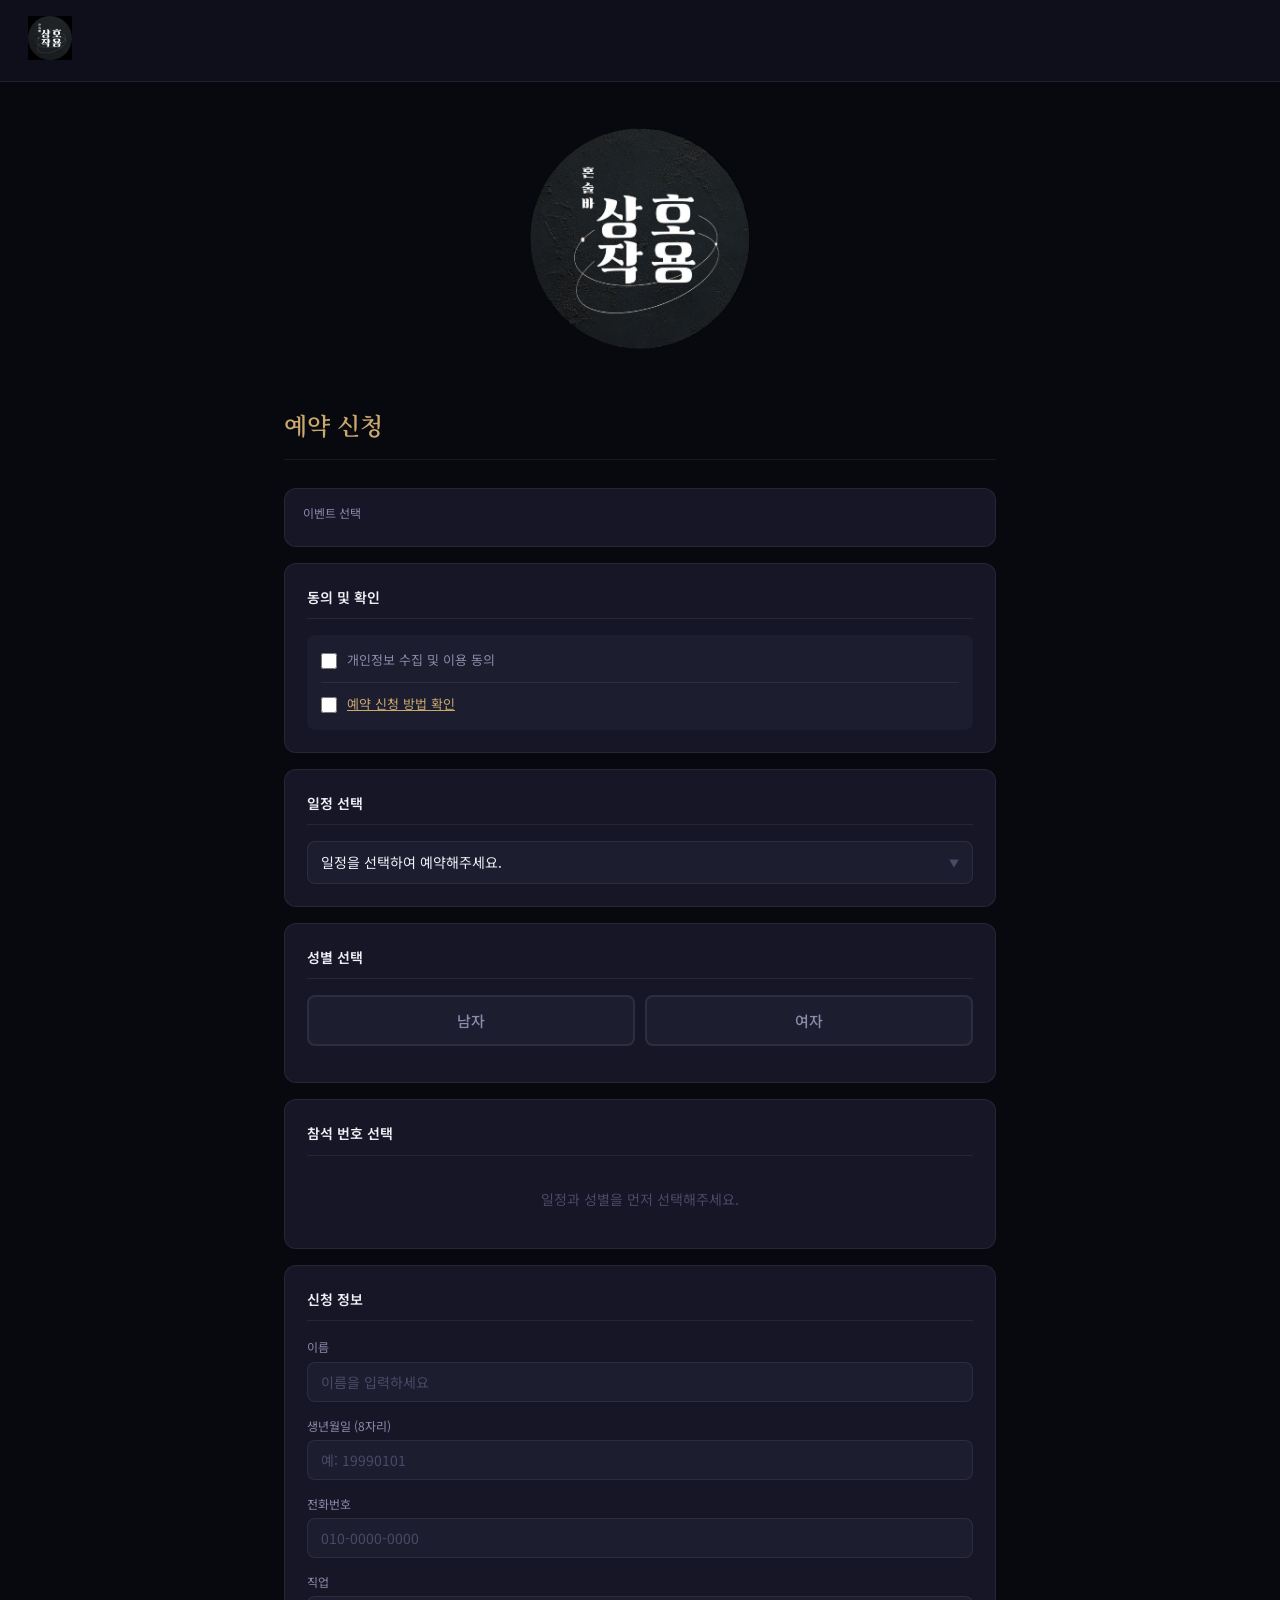
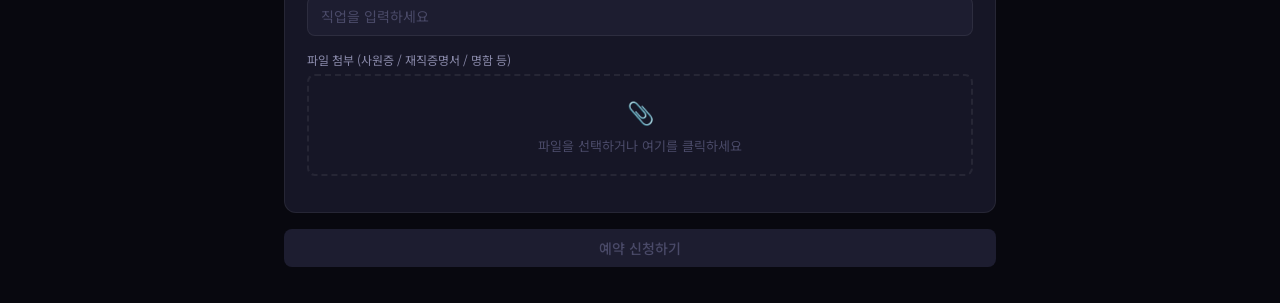
==== index.html @ 3f122541 "Add files via upload" ====
﻿<!DOCTYPE html>
<html lang="ko">
<head>
<meta charset="UTF-8">
<meta name="viewport" content="width=device-width,initial-scale=1.0">
<title>상호작용</title>
<link href="https://fonts.googleapis.com/css2?family=Noto+Serif+KR:wght@300;400;600&family=Noto+Sans+KR:wght@300;400;500;600&display=swap" rel="stylesheet">
<script src="https://cdn.jsdelivr.net/npm/@supabase/supabase-js@2"></script>
<link rel="stylesheet" href="index.css">
</head>
<body>
<!-- ────── GLOBAL ELEMENTS ────── -->
<div class="toast-wrap" id="toastWrap"></div>

<!-- ────── 공지 팝업 ────── -->
<div id="notice-popup-overlay" style="display:none;position:fixed;inset:0;background:rgba(0,0,0,.6);z-index:500;align-items:center;justify-content:center;padding:20px;">
  <div id="notice-popup" style="background:#1a1a2e;border:1px solid rgba(255,255,255,.15);border-radius:10px;width:min(700px,96vw);max-height:90vh;overflow:hidden;box-shadow:0 20px 60px rgba(0,0,0,.8);display:flex;flex-direction:column;">
    <!-- 타이틀바 -->
    <div style="background:#0f0f1c;padding:10px 14px;display:flex;align-items:center;justify-content:space-between;border-bottom:1px solid rgba(255,255,255,.1);flex-shrink:0;">
      <div style="display:flex;gap:7px;align-items:center;">
        <div style="width:12px;height:12px;border-radius:50%;background:#ff5f57;cursor:pointer;" onclick="closeNoticePopup()"></div>
        <div style="width:12px;height:12px;border-radius:50%;background:#febc2e;"></div>
        <div style="width:12px;height:12px;border-radius:50%;background:#28c840;"></div>
      </div>
      <div style="font-size:12px;color:rgba(255,255,255,.4);">공지사항</div>
      <button onclick="closeNoticePopup()" style="background:none;border:none;color:rgba(255,255,255,.4);cursor:pointer;font-size:16px;padding:0 4px;">✕</button>
    </div>
    <!-- 컨텐츠 (2분할) -->
    <div id="notice-popup-body" style="display:flex;flex:1;overflow:hidden;min-height:300px;">
      <div id="notice-popup-img-area" style="flex:1;display:flex;align-items:center;justify-content:center;padding:16px;overflow:hidden;border-right:1px solid rgba(255,255,255,.08);">
        <img id="notice-popup-img" src="" style="max-width:100%;max-height:100%;border-radius:8px;object-fit:contain;" alt="">
      </div>
      <div id="notice-popup-text-area" style="flex:1;padding:20px;overflow-y:auto;font-size:14px;color:#f0f0f8;line-height:1.75;white-space:pre-line;"></div>
    </div>
    <!-- 하단 -->
    <div style="padding:10px 16px;border-top:1px solid rgba(255,255,255,.08);display:flex;align-items:center;justify-content:space-between;flex-shrink:0;">
      <label style="display:flex;align-items:center;gap:8px;cursor:pointer;font-size:13px;color:rgba(255,255,255,.45);user-select:none;">
        <input type="checkbox" id="popup-hide-today" style="accent-color:#c9a96e;width:14px;height:14px;cursor:pointer;">
        오늘 하루 그만보기
      </label>
      <button onclick="closeNoticePopup()" style="background:rgba(201,169,110,.15);border:1px solid #c9a96e;color:#c9a96e;padding:6px 18px;border-radius:6px;font-size:13px;cursor:pointer;font-family:'Noto Sans KR',sans-serif;">닫기</button>
    </div>
  </div>
</div>

<div class="confirm-overlay" id="confirmOverlay">
  <div class="confirm-box">
    <p class="confirm-msg" id="confirmMsg">정말 삭제하시겠습니까?</p>
    <div class="confirm-btns">
      <button class="btn btn-danger" id="confirmYes">예</button>
      <button class="btn btn-secondary" id="confirmNo">아니오</button>
    </div>
  </div>
</div>

<!-- RESERVATION METHOD MODAL (Popup from page 1) -->
<div class="modal-overlay" id="resModal">
  <div class="modal-box">
    <button class="modal-close" onclick="closeResModal()">✕</button>
    <div class="modal-title">예약 신청 방법</div>
    <div id="resModalContent"></div>
    <div style="display:flex;gap:10px;margin-top:16px;">
      <button class="btn btn-secondary" style="flex:1;" onclick="closeResModal()">닫기</button>
      <button class="btn btn-primary" style="flex:1;" onclick="handlePaymentDone()">입금 완료</button>
    </div>
  </div>
</div>

<!-- ────── PAGE 1: MAIN ────── -->
<div class="page active" id="page-main">
  <div class="pub-header">
    <div class="site-logo-img" onclick="go('main')"><img src="[data-uri]" alt="상호작용" style="height:44px;cursor:pointer;"></div>
  </div>
  <div class="container">
    <div style="text-align:center;margin:18px 0 24px;">
      <img src="[data-uri]" alt="상호작용" style="width:min(220px,55vw);border-radius:50%;">
    </div>
    <div class="menu-grid" id="mainMenuGrid"></div>
    <div class="page-title">예약 신청</div>
    <div class="card" style="padding:14px 18px;">
      <div style="font-size:12px;color:var(--txt2);margin-bottom:10px;">이벤트 선택</div>
      <div id="main-event-tabs" style="display:flex;gap:8px;flex-wrap:wrap;"></div>
    </div>
    <div class="card">
      <div class="card-hd">동의 및 확인</div>
      <div class="checks-area">
        <label class="check-row">
          <input type="checkbox" id="chk-privacy" onchange="updateSubmitBtn()">
          <span class="check-label">개인정보 수집 및 이용 동의</span>
        </label>
        <div class="check-row">
          <input type="checkbox" id="chk-res" onchange="updateSubmitBtn()" onclick="return false;" style="cursor:not-allowed;width:16px;height:16px;accent-color:var(--gold);flex-shrink:0;">
          <span class="check-label clickable" onclick="openResModal()">예약 신청 방법 확인</span>
        </div>
      </div>
    </div>
    <div class="card">
      <div class="card-hd">일정 선택</div>
      <div class="dropdown-wrap" id="main-schedule-wrap">
        <div class="dropdown-trigger" id="main-schedule-btn" onclick="toggleDrop('main-schedule')">
          <span id="main-schedule-val">일정을 선택하여 예약해주세요.</span>
          <span class="dropdown-arrow">▼</span>
        </div>
        <div class="dropdown-menu" id="main-schedule-menu"></div>
      </div>
    </div>
    <div class="card">
      <div class="card-hd">성별 선택</div>
      <div class="gender-group">
        <button class="gender-btn" id="gender-male" onclick="selectGender('남')">남자</button>
        <button class="gender-btn" id="gender-female" onclick="selectGender('여')">여자</button>
      </div>
      <div id="gender-sub-text" style="font-size:13px;color:var(--txt2);white-space:pre-line;line-height:1.7;display:none;"></div>
    </div>
    <div class="card">
      <div class="card-hd">참석 번호 선택</div>
      <div id="numSelectArea">
        <div class="empty-state" style="padding:16px;">일정과 성별을 먼저 선택해주세요.</div>
      </div>
    </div>
    <div class="card">
      <div class="card-hd">신청 정보</div>
      <div id="m-field-name" class="form-group"><label class="form-label">이름</label><input class="form-input" id="m-name" placeholder="이름을 입력하세요" lang="ko" inputmode="text"></div>
      <div id="m-field-birthdate" class="form-group"><label class="form-label">생년월일 (8자리)</label><input class="form-input" id="m-birth" placeholder="예: 19990101" maxlength="8" inputmode="numeric"></div>
      <div id="m-field-phone" class="form-group"><label class="form-label">전화번호</label><input class="form-input" id="m-phone" placeholder="010-0000-0000" maxlength="13" inputmode="numeric"></div>
      <div id="m-field-occupation" class="form-group"><label class="form-label">직업</label><input class="form-input" id="m-job" placeholder="직업을 입력하세요" lang="ko" inputmode="text"></div>
      <div id="m-field-file" class="form-group">
        <label class="form-label">파일 첨부 (사원증 / 재직증명서 / 명함 등)</label>
        <div class="file-area" id="fileArea">
          <input type="file" id="fileInput" accept="image/*,.pdf" onchange="handleFile(this)" style="position:absolute;inset:0;opacity:0;cursor:pointer;width:100%;height:100%;">
          <div class="file-icon">📎</div>
          <div class="file-area-txt" id="fileAreaTxt">파일을 선택하거나 여기를 클릭하세요</div>
        </div>
      </div>
      <div id="m-custom-fields"></div>
    </div>
    <div style="position:relative;margin-bottom:8px;">
      <button class="btn btn-primary btn-full" id="submitBtn" disabled onclick="submitApplication()">예약 신청하기</button>
      <div id="submitBtnOverlay" style="position:absolute;inset:0;cursor:not-allowed;" onclick="toast('신청 정보 입력, 체크박스 체크를 확인해 주세요','error')"></div>
    </div>
    <div id="submitMsg" style="display:none;text-align:center;padding:20px;font-size:15px;color:var(--ok);"></div>
  </div>
</div>

<!-- ────── PAGE 3: PREVIEW WRITE ────── -->
<div class="page" id="page-preview-write">
  <div class="pub-header">
    <div class="site-logo" onclick="go('main')">상호작용</div>
    <div class="pub-header-nav">
      <button class="back-btn" onclick="goBack()">← 뒤로</button>
    </div>
  </div>
  <div class="container">
    <div class="page-title" id="pw-page-title">Preview 작성</div>
    <div id="pw-guide-area"></div>
    <div id="pw-event-tabs" style="display:flex;gap:8px;flex-wrap:wrap;margin-bottom:16px;"></div>
    <div class="card">
      <div class="card-hd">일정 선택</div>
      <div class="dropdown-wrap">
        <div class="dropdown-trigger" id="pw-schedule-btn" onclick="toggleDrop('pw-schedule')">
          <span id="pw-schedule-val">일정을 선택해주세요.</span>
          <span class="dropdown-arrow">▼</span>
        </div>
        <div class="dropdown-menu" id="pw-schedule-menu"></div>
      </div>
    </div>
    <div class="card">
      <div class="card-hd">작성자 확인</div>
      <div class="form-group"><label class="form-label">이름</label><input class="form-input" id="pw-name" placeholder="이름을 입력하세요" lang="ko" inputmode="text"></div>
      <div class="form-group"><label class="form-label">생년월일 (8자리)</label><input class="form-input" id="pw-birth" placeholder="예: 19990101" maxlength="8" inputmode="numeric"></div>
      <div style="display:flex;gap:8px;margin-top:4px;">
        <button class="btn btn-primary btn-sm" onclick="verifyWriter()">작성 시작 / 저장한 글 불러오기</button>
      </div>
      <div id="pw-verify-msg" class="mt8 text-sm"></div>
    </div>
    <div class="card" id="pw-form-area" style="display:none;">
      <div class="card-hd">Preview 작성</div>
      <div id="pw-questions"></div>
      <button class="btn btn-primary btn-full mt16" onclick="savePreview()">작성(수정) 완료</button>
    </div>
  </div>
</div>

<!-- ────── PAGE 4: PREVIEW VIEW ────── -->
<div class="page" id="page-preview-view">
  <div class="pub-header">
    <div class="site-logo" onclick="go('main')">상호작용</div>
    <div class="pub-header-nav">
      <button class="back-btn" onclick="goBack()">← 뒤로</button>
    </div>
  </div>
  <div class="container">
    <div class="page-title" id="pv-page-title">Preview</div>
    <div id="pv-event-tabs-public" style="display:flex;gap:8px;flex-wrap:wrap;margin-bottom:16px;"></div>
    <div class="card">
      <div class="card-hd">일정 선택</div>
      <div class="dropdown-wrap">
        <div class="dropdown-trigger" id="pv-schedule-btn" onclick="toggleDrop('pv-schedule')">
          <span id="pv-schedule-val">일정을 선택해주세요.</span>
          <span class="dropdown-arrow">▼</span>
        </div>
        <div class="dropdown-menu" id="pv-schedule-menu"></div>
      </div>
    </div>
    <div id="pv-people-area" style="display:none;">
      <div class="card">
        <div class="person-section">
          <div class="person-section-title">남자</div>
          <div class="person-grid" id="pv-male-grid"></div>
        </div>
        <div class="person-section">
          <div class="person-section-title">여자</div>
          <div class="person-grid" id="pv-female-grid"></div>
        </div>
      </div>
      <div id="pv-content-area"></div>
    </div>
  </div>
  <button class="top-btn" id="pv-top-btn" onclick="scrollToTop()">TOP ↑</button>
</div>

<!-- ────── PAGE 5: REVIEW WRITE ────── -->
<div class="page" id="page-review-write">
  <div class="pub-header">
    <div class="site-logo" onclick="go('main')">상호작용</div>
    <div class="pub-header-nav">
      <button class="back-btn" onclick="goBack()">← 뒤로</button>
    </div>
  </div>
  <div class="container">
    <div class="page-title" id="rw-page-title">Review 작성</div>
    <div id="rw-guide-area"></div>
    <div id="rw-notice-area"></div>
    <div class="card">
      <div class="card-hd">참석 정보</div>
      <div id="rw-event-selector" class="form-group" style="margin-bottom:16px;"></div>
      <div id="rw-fields-area">
        <div id="rw-field-name" class="form-group"><label class="form-label">이름</label><input class="form-input" id="rw-name" placeholder="이름을 입력하세요" lang="ko" inputmode="text" oninput="checkRwForm()"></div>
        <div id="rw-field-birthdate" class="form-group"><label class="form-label">생년월일 (8자리)</label><input class="form-input" id="rw-birth" placeholder="예: 19990101" maxlength="8" inputmode="numeric" oninput="checkRwForm()"></div>
        <div id="rw-field-partdate" class="form-group"><label class="form-label">참여일자 (8자리)</label><input class="form-input" id="rw-partdate" placeholder="예: 20260606" maxlength="8" inputmode="numeric" oninput="checkRwForm()"></div>
        <div id="rw-field-gender" class="form-group">
          <label class="form-label">성별</label>
          <div class="dropdown-wrap">
            <div class="dropdown-trigger" id="rw-gender-btn" onclick="toggleDrop('rw-gender')">
              <span id="rw-gender-val">선택해주세요</span>
              <span class="dropdown-arrow">▼</span>
            </div>
            <div class="dropdown-menu" id="rw-gender-menu">
              <div class="dropdown-item" onclick="selectRwGender('남성')">남성</div>
              <div class="dropdown-item" onclick="selectRwGender('여성')">여성</div>
            </div>
          </div>
        </div>
        <div id="rw-field-number" class="form-group">
          <label class="form-label">참석 번호</label>
          <div class="dropdown-wrap">
            <div class="dropdown-trigger" id="rw-num-btn" onclick="toggleDrop('rw-num')">
              <span id="rw-num-val">선택해주세요</span>
              <span class="dropdown-arrow">▼</span>
            </div>
            <div class="dropdown-menu" id="rw-num-menu"></div>
          </div>
        </div>
      </div>
      <div id="rw-verify-msg" class="text-sm mt8"></div>
    </div>
    <div class="card" id="rw-form-area">
      <div class="card-hd">리뷰 작성</div>
      <div id="rw-questions"></div>
    </div>
    <div id="rw-done-msg" style="display:none;text-align:center;padding:24px;font-size:15px;color:var(--ok);" class="mt16"></div>
  </div>
</div>

<!-- ────── PAGE 6: REVIEW VIEW ────── -->
<div class="page" id="page-review-view">
  <div class="pub-header">
    <div class="site-logo" onclick="go('main')">상호작용</div>
    <div class="pub-header-nav">
      <button class="back-btn" onclick="goBack()">← 뒤로</button>
    </div>
  </div>
  <div class="container">
    <div class="page-title" id="rv-page-title">Review</div>
    <div id="rv-event-tabs-public" style="display:flex;gap:8px;flex-wrap:wrap;margin-bottom:18px;"></div>
    <div id="rv-list"></div>
    <div id="rv-pagination"></div>
    <div id="rv-empty" class="empty-state" style="display:none;">아직 작성된 리뷰가 없습니다.</div>
  </div>
</div>

<!-- ────── PAGE 7: FAQ ────── -->
<div class="page" id="page-faq">
  <div class="pub-header">
    <div class="site-logo" onclick="go('main')">상호작용</div>
    <div class="pub-header-nav">
      <button class="back-btn" onclick="goBack()">← 뒤로</button>
    </div>
  </div>
  <div class="container">
    <div class="page-title" id="faq-page-title">상호작용 FAQ</div>
    <div id="faq-list"></div>
    <div id="faq-empty" class="empty-state" style="display:none;">등록된 FAQ가 없습니다.</div>
  </div>
</div>
<script src="index.js"></script>
</body>
</html>
---- index.css ----
﻿:root{
  --bg:#08080f;--bg2:#0f0f1c;--bg3:#161626;--bg4:#1d1d30;
  --bd:rgba(255,255,255,0.07);--bd2:rgba(255,255,255,0.14);
  --gold:#c9a96e;--gold2:#e8c88a;--gold3:rgba(201,169,110,0.12);
  --txt:#f0f0f8;--txt2:#8a8aaa;--txt3:#4a4a68;
  --ok:#52c98a;--err:#e07070;--warn:#e0a855;
  --r:12px;--r2:8px;--r3:6px;
  --sh:0 8px 32px rgba(0,0,0,0.6);
}
*{margin:0;padding:0;box-sizing:border-box;}
html{scroll-behavior:smooth;}
body{font-family:'Noto Sans KR',sans-serif;background:var(--bg);color:var(--txt);min-height:100vh;font-size:14px;line-height:1.6;}
.page{display:none;min-height:100vh;}
.page.active{display:block;}
a{text-decoration:none;color:inherit;}
button{cursor:pointer;font-family:'Noto Sans KR',sans-serif;}

/* ── SCROLLBAR ── */
::-webkit-scrollbar{width:5px;height:5px;}
::-webkit-scrollbar-track{background:var(--bg2);}
::-webkit-scrollbar-thumb{background:var(--bd2);border-radius:3px;}
::-webkit-scrollbar-thumb:hover{background:var(--gold);}

/* ── PUBLIC HEADER ── */
.pub-header{background:var(--bg2);border-bottom:1px solid var(--bd);padding:16px 28px;display:flex;align-items:center;justify-content:space-between;position:sticky;top:0;z-index:50;}
.site-logo{font-family:'Noto Serif KR',serif;font-size:22px;font-weight:600;color:var(--gold);letter-spacing:3px;cursor:pointer;}
.admin-link{font-size:12px;color:var(--txt3);border:1px solid var(--bd);border-radius:var(--r3);padding:5px 12px;transition:all .2s;}
.admin-link:hover{color:var(--gold);border-color:var(--gold);}
.back-btn{font-size:12px;color:var(--txt3);border:1px solid var(--bd);border-radius:var(--r3);padding:5px 12px;transition:all .2s;background:none;cursor:pointer;font-family:'Noto Sans KR',sans-serif;}
.back-btn:hover{color:var(--gold);border-color:var(--gold);}
.pub-header-nav{display:flex;align-items:center;gap:8px;}

/* ── ADMIN LAYOUT ── */
.admin-wrap{display:flex;min-height:100vh;}
.admin-sidebar{width:210px;background:var(--bg2);border-right:1px solid var(--bd);padding:0;flex-shrink:0;display:flex;flex-direction:column;position:sticky;top:0;height:100vh;overflow-y:auto;}
.sidebar-logo{font-family:'Noto Serif KR',serif;font-size:17px;font-weight:600;color:var(--gold);padding:20px 18px 16px;border-bottom:1px solid var(--bd);letter-spacing:2px;}
.sidebar-label{font-size:10px;color:var(--txt3);padding:14px 18px 6px;text-transform:uppercase;letter-spacing:1.5px;}
.sidebar-link{display:block;padding:9px 18px;color:var(--txt2);font-size:13px;transition:all .15s;border-left:3px solid transparent;cursor:pointer;}
.sidebar-link:hover{background:var(--bg3);color:var(--txt);}
.sidebar-link.active{background:var(--bg3);color:var(--gold);border-left-color:var(--gold);}
.sidebar-logout{margin-top:auto;padding:16px 18px;border-top:1px solid var(--bd);}
.admin-main{flex:1;display:flex;flex-direction:column;overflow:hidden;}
.admin-topnav{background:var(--bg2);border-bottom:1px solid var(--bd);padding:10px 20px;display:flex;gap:4px;overflow-x:auto;flex-shrink:0;}
.admin-topnav a{color:var(--txt3);font-size:12px;padding:5px 10px;border-radius:var(--r3);white-space:nowrap;transition:all .15s;}
.admin-topnav a:hover{background:var(--bg3);color:var(--txt);}
.admin-content{flex:1;padding:28px 32px;overflow-y:auto;}

/* ── PAGE TITLE ── */
.page-title{font-family:'Noto Serif KR',serif;font-size:24px;font-weight:600;color:var(--gold);margin-bottom:28px;padding-bottom:14px;border-bottom:1px solid var(--bd);}
.section-hd{font-size:15px;font-weight:600;color:var(--txt);margin-bottom:14px;margin-top:24px;}

/* ── CONTAINER ── */
.container{max-width:760px;margin:0 auto;padding:28px 24px;}

/* ── CARD ── */
.card{background:var(--bg3);border:1px solid var(--bd);border-radius:var(--r);padding:22px;margin-bottom:16px;}
.card-hd{font-size:14px;font-weight:600;color:var(--txt);margin-bottom:16px;padding-bottom:10px;border-bottom:1px solid var(--bd);}

/* ── FORM ── */
.form-group{margin-bottom:14px;}
.form-label{display:block;font-size:12px;color:var(--txt2);margin-bottom:5px;}
.form-input,.form-select,.form-textarea{width:100%;background:var(--bg4);border:1px solid var(--bd);border-radius:var(--r2);padding:9px 13px;color:var(--txt);font-family:'Noto Sans KR',sans-serif;font-size:14px;transition:border-color .2s;outline:none;-webkit-appearance:none;}
.form-input:focus,.form-select:focus,.form-textarea:focus{border-color:var(--gold);}
.form-input::placeholder,.form-textarea::placeholder{color:var(--txt3);}
.form-select option{background:var(--bg3);}
.form-textarea{resize:vertical;min-height:80px;}
.form-input:disabled,.form-textarea:disabled,.form-select:disabled{opacity:.4;cursor:not-allowed;}
.form-input[readonly]{cursor:pointer;}
.input-row{display:flex;gap:10px;align-items:flex-end;}
.input-row .form-group{flex:1;margin-bottom:0;}

/* ── BUTTONS ── */
.btn{display:inline-flex;align-items:center;justify-content:center;gap:6px;padding:9px 20px;border-radius:var(--r2);font-family:'Noto Sans KR',sans-serif;font-size:14px;font-weight:500;cursor:pointer;border:none;transition:all .2s;white-space:nowrap;}
.btn-primary{background:var(--gold);color:#160f00;}
.btn-primary:hover{background:var(--gold2);}
.btn-primary:disabled{background:var(--bg4);color:var(--txt3);cursor:not-allowed;}
.btn-secondary{background:var(--bg4);color:var(--txt);border:1px solid var(--bd);}
.btn-secondary:hover{border-color:var(--bd2);background:var(--bg3);}
.btn-danger{background:rgba(224,112,112,.15);color:var(--err);border:1px solid rgba(224,112,112,.3);}
.btn-danger:hover{background:rgba(224,112,112,.25);}
.btn-success{background:rgba(82,201,138,.15);color:var(--ok);border:1px solid rgba(82,201,138,.3);}
.btn-sm{padding:5px 11px;font-size:12px;border-radius:var(--r3);}
.btn-full{width:100%;}

/* ── GENDER ── */
.gender-group{display:grid;grid-template-columns:1fr 1fr;gap:10px;margin-bottom:14px;}
.gender-btn{padding:13px;border:2px solid var(--bd);border-radius:var(--r2);background:var(--bg4);color:var(--txt2);font-size:15px;font-weight:500;cursor:pointer;transition:all .2s;text-align:center;font-family:'Noto Sans KR',sans-serif;}
.gender-btn:hover{border-color:var(--bd2);color:var(--txt);}
.gender-btn.selected{border-color:var(--gold);background:var(--gold3);color:var(--gold);}

/* ── MENU GRID ── */
.menu-grid{display:grid;grid-template-columns:repeat(3,1fr);gap:10px;margin-bottom:28px;}
.menu-item{aspect-ratio:1;background:var(--bg3);border:1px solid var(--bd);border-radius:var(--r);display:flex;flex-direction:column;align-items:center;justify-content:center;gap:8px;cursor:pointer;transition:all .22s;color:var(--txt2);font-size:13px;font-weight:500;text-align:center;padding:14px 8px;}
.menu-item:hover{background:var(--bg4);border-color:var(--gold);color:var(--gold);transform:translateY(-3px);}
.menu-icon{font-size:26px;line-height:1;}

/* ── SCHEDULE DROPDOWN ── */
.dropdown-wrap{position:relative;}
.dropdown-trigger{width:100%;background:var(--bg4);border:1px solid var(--bd);border-radius:var(--r2);padding:9px 13px;color:var(--txt);font-size:14px;display:flex;justify-content:space-between;align-items:center;cursor:pointer;transition:border-color .2s;}
.dropdown-trigger:hover{border-color:var(--bd2);}
.dropdown-trigger.open{border-color:var(--gold);}
.dropdown-arrow{color:var(--txt3);font-size:10px;transition:transform .2s;}
.dropdown-trigger.open .dropdown-arrow{transform:rotate(180deg);}
.dropdown-menu{position:absolute;top:calc(100% + 4px);left:0;right:0;background:var(--bg3);border:1px solid var(--bd2);border-radius:var(--r2);max-height:280px;overflow-y:auto;z-index:200;display:none;box-shadow:var(--sh);}
.dropdown-menu.open{display:block;}
.dropdown-item{padding:10px 14px;cursor:pointer;font-size:14px;color:var(--txt);transition:background .15s;}
.dropdown-item:hover{background:var(--bg4);color:var(--gold);}
.dropdown-empty{padding:14px;color:var(--txt3);font-size:13px;text-align:center;}

/* ── NUMBER GRID ── */
.num-section{margin-bottom:16px;}
.num-section-title{font-size:12px;color:var(--txt3);margin-bottom:8px;font-weight:500;}
.number-grid{display:grid;grid-template-columns:repeat(6,1fr);gap:7px;margin-bottom:6px;}
.num-btn{padding:10px 4px;background:var(--bg4);border:1px solid var(--bd);border-radius:var(--r2);cursor:pointer;font-size:11px;color:var(--txt2);transition:all .18s;text-align:center;font-family:'Noto Sans KR',sans-serif;}
.num-btn:hover{border-color:var(--gold);color:var(--gold);}
.num-btn.selected{border-color:var(--gold);background:var(--gold3);color:var(--gold);font-weight:600;}
.num-btn.taken{background:var(--bg2);border-color:var(--bd);color:var(--txt3);cursor:not-allowed;opacity:.35;}

/* ── CHECKBOXES ── */
.checks-area{background:var(--bg4);border-radius:var(--r2);padding:4px 14px;}
.check-row{display:flex;align-items:center;gap:10px;padding:11px 0;border-bottom:1px solid var(--bd);}
.check-row:last-child{border-bottom:none;}
.check-row input[type="checkbox"]{width:16px;height:16px;accent-color:var(--gold);cursor:pointer;flex-shrink:0;}
.check-label{font-size:13px;color:var(--txt2);flex:1;}
.check-label.clickable{color:var(--gold);cursor:pointer;text-decoration:underline;}

/* ── FILE UPLOAD ── */
.file-area{border:2px dashed var(--bd);border-radius:var(--r2);padding:18px 14px;text-align:center;cursor:pointer;transition:all .2s;position:relative;}
.file-area:hover{border-color:var(--gold);}
.file-area.has-file{border-color:var(--ok);border-style:solid;}
.file-area input{position:absolute;inset:0;opacity:0;cursor:pointer;}
.file-area-txt{font-size:13px;color:var(--txt3);}
.file-area.has-file .file-area-txt{color:var(--ok);}
.file-icon{font-size:22px;margin-bottom:6px;}

/* ── PERSON GRID ── */
.person-section{margin-bottom:6px;}
.person-section-title{font-size:12px;color:var(--txt3);margin-bottom:7px;font-weight:500;}
.person-grid{display:grid;grid-template-columns:repeat(6,1fr);gap:6px;margin-bottom:4px;}
.person-btn{padding:9px 4px;background:var(--bg4);border:1px solid var(--bd);border-radius:var(--r2);cursor:pointer;font-size:11px;color:var(--txt2);transition:all .18s;text-align:center;font-family:'Noto Sans KR',sans-serif;}
.person-btn:hover{border-color:var(--gold);color:var(--gold);}
.person-btn.active{border-color:var(--gold);background:var(--gold3);color:var(--gold);font-weight:600;}
.person-btn.empty{opacity:.3;}
.person-btn.has-preview{border-color:var(--ok);background:rgba(82,201,138,.12);color:var(--ok);}

/* ── PREVIEW CONTENT ── */
.preview-content{background:var(--bg4);border-radius:var(--r2);padding:18px;margin-top:14px;}
.pv-q{font-size:16px;color:var(--gold);font-weight:600;margin-bottom:4px;margin-top:16px;}
.pv-q:first-child{margin-top:0;}
.pv-a{font-size:14px;color:#ffffff;line-height:1.65;background:var(--bg2);border:1px solid var(--bd);border-radius:var(--r2);padding:10px 14px;margin-top:4px;white-space:pre-wrap;}
.pv-empty{text-align:center;padding:24px;color:var(--txt3);font-size:13px;}

/* ── REVIEW CARDS ── */
.review-card{background:var(--bg3);border:1px solid var(--bd);border-radius:var(--r);padding:18px;margin-bottom:12px;}
.review-hd{display:flex;justify-content:space-between;align-items:flex-start;margin-bottom:12px;padding-bottom:10px;border-bottom:1px solid var(--bd);}
.review-who{font-size:14px;font-weight:600;color:var(--gold);}
.review-when{font-size:11px;color:var(--txt3);}
.rv-q{font-size:15px;color:var(--gold);font-weight:600;margin-bottom:4px;margin-top:14px;}
.rv-q:first-child{margin-top:0;}
.rv-a{font-size:14px;color:#ffffff;}

/* ── FAQ ── */
.faq-item{background:var(--bg3);border:1px solid var(--bd);border-radius:var(--r);margin-bottom:10px;overflow:hidden;}
.faq-q{padding:16px 18px;font-size:14px;font-weight:500;color:var(--txt);cursor:pointer;display:flex;justify-content:space-between;align-items:center;transition:background .15s;}
.faq-q:hover{background:var(--bg4);}
.faq-qmark{color:var(--gold);font-weight:700;margin-right:8px;font-size:15px;}
.faq-chevron{color:var(--txt3);font-size:12px;transition:transform .2s;flex-shrink:0;}
.faq-q.open .faq-chevron{transform:rotate(180deg);}
.faq-a{padding:0 18px;font-size:13px;color:var(--txt2);line-height:1.7;max-height:0;overflow:hidden;transition:max-height .3s ease,padding .3s;}
.faq-a.open{max-height:500px;padding:0 18px 16px;}

/* ── TABLE ── */
.data-table{width:100%;border-collapse:collapse;font-size:13px;}
.data-table th{background:var(--bg4);color:var(--txt2);font-weight:500;padding:9px 11px;text-align:left;border-bottom:1px solid var(--bd);white-space:nowrap;}
.data-table td{padding:9px 11px;border-bottom:1px solid var(--bd);color:var(--txt);vertical-align:middle;}
.data-table tbody tr:last-child td{border-bottom:none;}
.data-table tbody tr:hover td{background:var(--bg4);}
.table-wrap{overflow-x:auto;border-radius:var(--r2);border:1px solid var(--bd);}
.table-link{color:var(--gold);cursor:pointer;font-weight:500;}
.table-link:hover{text-decoration:underline;}

/* ── PAGINATION ── */
.pagination{display:flex;align-items:center;justify-content:center;gap:4px;margin-top:18px;flex-wrap:wrap;}
.pg-btn{min-width:30px;height:30px;padding:0 7px;background:var(--bg4);border:1px solid var(--bd);border-radius:var(--r3);color:var(--txt2);font-size:13px;cursor:pointer;transition:all .15s;display:flex;align-items:center;justify-content:center;font-family:'Noto Sans KR',sans-serif;}
.pg-btn:hover{border-color:var(--bd2);color:var(--txt);}
.pg-btn.active{background:var(--gold);border-color:var(--gold);color:#160f00;font-weight:600;}
.pg-btn:disabled{opacity:.3;cursor:not-allowed;}

/* ── TOGGLE ── */
.toggle{position:relative;display:inline-block;width:38px;height:20px;}
.toggle input{opacity:0;width:0;height:0;}
.toggle-track{position:absolute;cursor:pointer;inset:0;background:var(--bg4);border:1px solid var(--bd2);border-radius:20px;transition:.25s;}
.toggle-track:before{position:absolute;content:"";height:14px;width:14px;left:2px;bottom:2px;background:var(--txt3);border-radius:50%;transition:.25s;}
.toggle input:checked+.toggle-track{background:rgba(201,169,110,.25);border-color:var(--gold);}
.toggle input:checked+.toggle-track:before{background:var(--gold);transform:translateX(18px);}

/* ── MODAL ── */
.modal-overlay{position:fixed;inset:0;background:rgba(0,0,0,.72);display:none;align-items:center;justify-content:center;z-index:1000;padding:20px;}
.modal-overlay.open{display:flex;}
.modal-box{background:var(--bg3);border:1px solid var(--bd2);border-radius:var(--r);padding:26px;max-width:580px;width:100%;max-height:90vh;overflow-y:auto;position:relative;box-shadow:var(--sh);}
.modal-title{font-family:'Noto Serif KR',serif;font-size:19px;font-weight:600;color:var(--gold);margin-bottom:18px;padding-bottom:12px;border-bottom:1px solid var(--bd);}
.modal-close{position:absolute;top:14px;right:14px;background:none;border:none;color:var(--txt2);font-size:18px;cursor:pointer;padding:4px;line-height:1;}
.modal-close:hover{color:var(--txt);}

/* ── CONFIRM ── */
.confirm-overlay{position:fixed;inset:0;background:rgba(0,0,0,.72);display:none;align-items:center;justify-content:center;z-index:1100;padding:20px;}
.confirm-overlay.open{display:flex;}
.confirm-box{background:var(--bg3);border:1px solid var(--bd2);border-radius:var(--r);padding:28px;max-width:340px;width:100%;text-align:center;box-shadow:var(--sh);}
.confirm-msg{font-size:15px;color:var(--txt);margin-bottom:22px;line-height:1.65;}
.confirm-btns{display:flex;gap:10px;justify-content:center;}

/* ── TOAST ── */
.toast-wrap{position:fixed;top:18px;right:18px;z-index:2000;display:flex;flex-direction:column;gap:7px;pointer-events:none;}
.toast{background:var(--bg3);border:1px solid var(--bd2);border-radius:var(--r2);padding:11px 18px;font-size:13px;color:var(--txt);box-shadow:var(--sh);animation:toast-in .3s ease;min-width:190px;pointer-events:all;}
.toast.success{border-left:4px solid var(--ok);}
.toast.error{border-left:4px solid var(--err);}
.toast.info{border-left:4px solid var(--gold);}
@keyframes toast-in{from{transform:translateX(110%);opacity:0;}to{transform:translateX(0);opacity:1;}}

/* ── TOP BTN ── */
.guide-box{background:var(--bg4);border:1px solid var(--gold);border-radius:var(--r2);padding:14px 16px;margin-bottom:16px;position:relative;}
.guide-box-title{display:flex;align-items:center;justify-content:space-between;cursor:pointer;user-select:none;}
.guide-box-title-txt{font-size:13px;font-weight:600;color:var(--gold);}
.guide-box-content{font-size:13px;color:var(--txt);line-height:1.75;white-space:pre-line;margin-top:10px;}
.guide-toggle-btn{background:none;border:1px solid var(--gold);color:var(--gold);border-radius:var(--r3);padding:3px 10px;font-size:11px;cursor:pointer;font-family:'Noto Sans KR',sans-serif;transition:all .2s;}
.guide-toggle-btn:hover{background:var(--gold3);}
.top-btn{position:fixed;bottom:28px;left:50%;transform:translateX(-50%);background:var(--bg4);border:1px solid var(--bd2);border-radius:20px;color:var(--txt2);padding:7px 20px;font-size:12px;cursor:pointer;transition:all .2s;z-index:100;display:none;font-family:'Noto Sans KR',sans-serif;}
.top-btn.visible{display:block;}
.top-btn:hover{color:var(--gold);border-color:var(--gold);}

/* ── DATE PICKER MODAL ── */
.datepick-modal{position:fixed;inset:0;background:rgba(0,0,0,.72);display:none;align-items:center;justify-content:center;z-index:900;padding:20px;}
.datepick-modal.open{display:flex;}
.datepick-box{background:var(--bg3);border:1px solid var(--bd2);border-radius:var(--r);padding:24px;max-width:360px;width:100%;box-shadow:var(--sh);}
.datepick-title{font-size:15px;font-weight:600;color:var(--txt);margin-bottom:16px;text-align:center;}
.cal-nav{display:flex;align-items:center;justify-content:space-between;margin-bottom:14px;}
.cal-nav button{background:none;border:none;color:var(--txt2);font-size:16px;cursor:pointer;padding:4px 8px;border-radius:var(--r3);transition:all .15s;}
.cal-nav button:hover{background:var(--bg4);color:var(--gold);}
.cal-month{font-size:15px;font-weight:600;color:var(--txt);}
.cal-grid{display:grid;grid-template-columns:repeat(7,1fr);gap:3px;}
.cal-dow{text-align:center;font-size:11px;color:var(--txt3);padding:4px 0;}
.cal-day{text-align:center;padding:7px 4px;border-radius:var(--r3);cursor:pointer;font-size:13px;color:var(--txt2);transition:all .15s;}
.cal-day:hover{background:var(--bg4);color:var(--gold);}
.cal-day.today{color:var(--gold);font-weight:600;}
.cal-day.selected{background:var(--gold);color:#160f00;font-weight:600;}
.cal-day.disabled{color:var(--txt3);cursor:not-allowed;opacity:.3;}
.cal-day.empty{pointer-events:none;}
.time-grid{display:grid;grid-template-columns:repeat(4,1fr);gap:7px;margin-top:4px;}
.time-btn{padding:9px 4px;background:var(--bg4);border:1px solid var(--bd);border-radius:var(--r3);cursor:pointer;font-size:13px;color:var(--txt2);transition:all .18s;text-align:center;font-family:'Noto Sans KR',sans-serif;}
.time-btn:hover{border-color:var(--gold);color:var(--gold);}
.time-btn.selected{background:var(--gold3);border-color:var(--gold);color:var(--gold);font-weight:600;}
.datepick-step{display:none;}
.datepick-step.active{display:block;}
.datepick-back{background:none;border:none;color:var(--txt3);font-size:12px;cursor:pointer;margin-bottom:12px;padding:0;font-family:'Noto Sans KR',sans-serif;}
.datepick-back:hover{color:var(--gold);}

/* ── LOGIN PAGE ── */
.login-wrap{min-height:100vh;display:flex;align-items:center;justify-content:center;background:var(--bg);padding:20px;}
.login-card{background:var(--bg3);border:1px solid var(--bd2);border-radius:var(--r);padding:40px 36px;width:100%;max-width:340px;text-align:center;box-shadow:var(--sh);}
.login-logo{font-family:'Noto Serif KR',serif;font-size:28px;font-weight:600;color:var(--gold);margin-bottom:6px;letter-spacing:4px;}
.login-sub{font-size:12px;color:var(--txt3);margin-bottom:32px;}

/* ── ADMIN MAIN GRID ── */
.admin-grid{display:grid;grid-template-columns:repeat(auto-fill,minmax(160px,1fr));gap:12px;}
.admin-card-item{background:var(--bg3);border:1px solid var(--bd);border-radius:var(--r);padding:22px 16px;text-align:center;cursor:pointer;transition:all .2s;color:var(--txt2);}
.admin-card-item:hover{background:var(--bg4);border-color:var(--gold);color:var(--gold);transform:translateY(-2px);}
.admin-card-icon{font-size:28px;margin-bottom:8px;}
.admin-card-label{font-size:13px;font-weight:500;}

/* ── RESERVATION METHOD ── */
.res-part{background:var(--bg4);border-radius:var(--r2);padding:16px;margin-bottom:12px;position:relative;}
.res-part-hd{display:flex;justify-content:space-between;align-items:center;margin-bottom:10px;}
.res-part-title{font-size:13px;font-weight:600;color:var(--txt2);}
.res-content{font-size:14px;color:var(--txt);white-space:pre-line;line-height:1.7;text-align:center;}
.account-row{display:flex;align-items:center;gap:10px;margin-top:8px;}
.account-number{font-size:18px;font-weight:600;color:var(--gold);letter-spacing:1px;}
.copy-btn{padding:4px 12px;border:1px solid var(--gold);background:var(--gold3);color:var(--gold);border-radius:var(--r3);font-size:12px;cursor:pointer;transition:all .2s;font-family:'Noto Sans KR',sans-serif;}
.copy-btn:hover{background:var(--gold);color:#160f00;}

/* ── MISC ── */
.divider{border:none;border-top:1px solid var(--bd);margin:20px 0;}
.badge{display:inline-flex;align-items:center;padding:2px 8px;border-radius:20px;font-size:11px;font-weight:500;}
.badge-m{background:rgba(80,130,220,.18);color:#7ab0f0;}
.badge-f{background:rgba(220,100,130,.18);color:#f090b0;}
.badge-on{background:rgba(82,201,138,.18);color:var(--ok);}
.empty-state{text-align:center;padding:40px 20px;color:var(--txt3);font-size:14px;}
.text-gold{color:var(--gold);}
.text-muted{color:var(--txt2);}
.text-sm{font-size:12px;}
.text-ok{color:var(--ok);}
.text-err{color:var(--err);}
.mt8{margin-top:8px;}
.mt16{margin-top:16px;}
.mt24{margin-top:24px;}
.mb8{margin-bottom:8px;}
.mb16{margin-bottom:16px;}
.flex{display:flex;}
.flex-between{display:flex;justify-content:space-between;align-items:center;}
.flex-center{display:flex;align-items:center;}
.gap8{gap:8px;}
.gap12{gap:12px;}

@media(max-width:768px){
  .admin-sidebar{display:none;}
  .admin-content{padding:18px 14px;}
  .menu-grid{grid-template-columns:repeat(3,1fr);}
  .number-grid{grid-template-columns:repeat(4,1fr);}
  .person-grid{grid-template-columns:repeat(4,1fr);}
  .container{padding:18px 14px;}
}
</style>
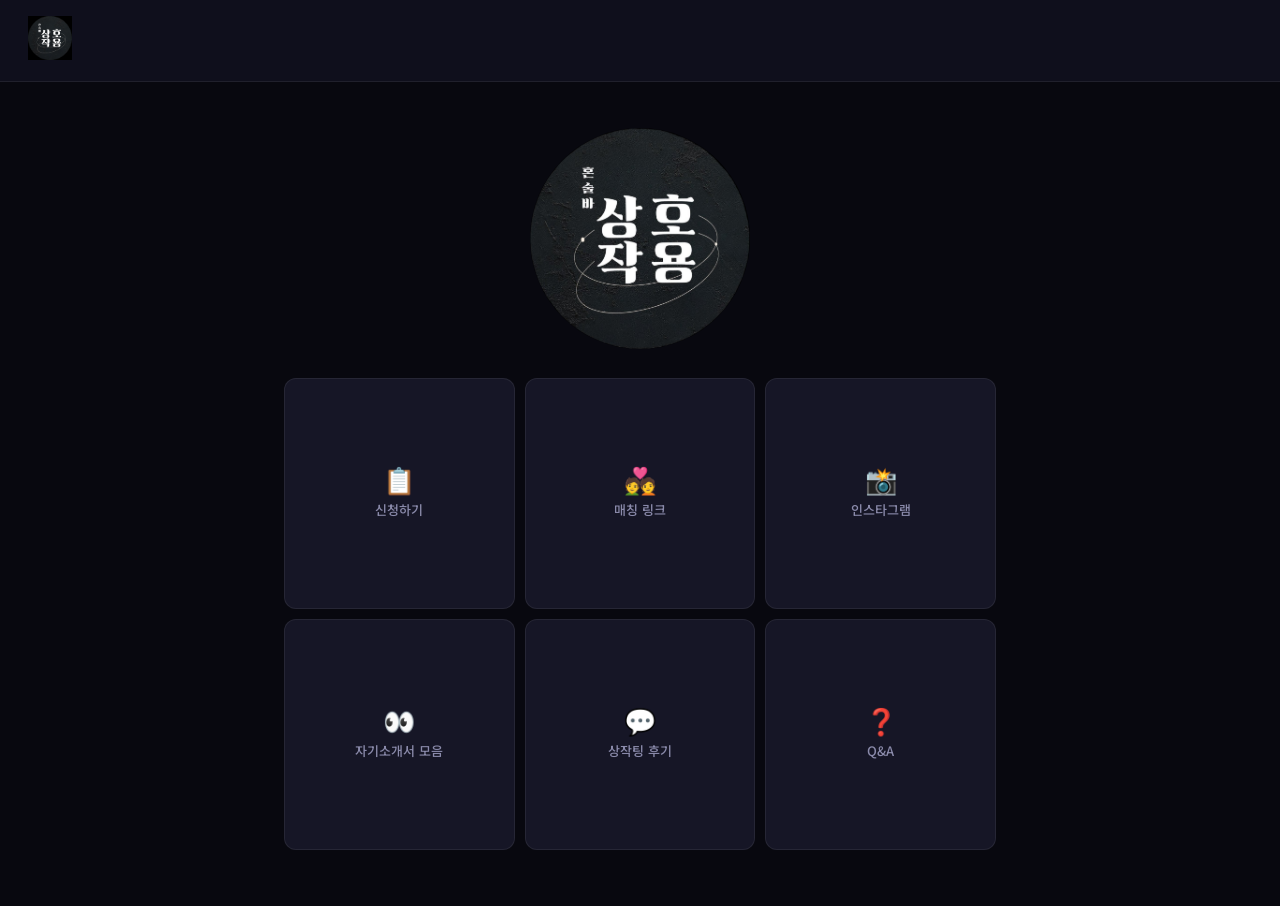
==== commit a435dabf: "Add files via upload" ====
--- a/index.html
+++ b/index.html
@@ -76,74 +76,12 @@
       <img src="[data-uri]" alt="상호작용" style="width:min(220px,55vw);border-radius:50%;">
     </div>
     <div class="menu-grid" id="mainMenuGrid"></div>
-    <div class="page-title">예약 신청</div>
-    <div class="card" style="padding:14px 18px;">
-      <div style="font-size:12px;color:var(--txt2);margin-bottom:10px;">이벤트 선택</div>
-      <div id="main-event-tabs" style="display:flex;gap:8px;flex-wrap:wrap;"></div>
-    </div>
-    <div class="card">
-      <div class="card-hd">동의 및 확인</div>
-      <div class="checks-area">
-        <label class="check-row">
-          <input type="checkbox" id="chk-privacy" onchange="updateSubmitBtn()">
-          <span class="check-label">개인정보 수집 및 이용 동의</span>
-        </label>
-        <div class="check-row">
-          <input type="checkbox" id="chk-res" onchange="updateSubmitBtn()" onclick="return false;" style="cursor:not-allowed;width:16px;height:16px;accent-color:var(--gold);flex-shrink:0;">
-          <span class="check-label clickable" onclick="openResModal()">예약 신청 방법 확인</span>
-        </div>
-      </div>
-    </div>
-    <div class="card">
-      <div class="card-hd">일정 선택</div>
-      <div class="dropdown-wrap" id="main-schedule-wrap">
-        <div class="dropdown-trigger" id="main-schedule-btn" onclick="toggleDrop('main-schedule')">
-          <span id="main-schedule-val">일정을 선택하여 예약해주세요.</span>
-          <span class="dropdown-arrow">▼</span>
-        </div>
-        <div class="dropdown-menu" id="main-schedule-menu"></div>
-      </div>
-    </div>
-    <div class="card">
-      <div class="card-hd">성별 선택</div>
-      <div class="gender-group">
-        <button class="gender-btn" id="gender-male" onclick="selectGender('남')">남자</button>
-        <button class="gender-btn" id="gender-female" onclick="selectGender('여')">여자</button>
-      </div>
-      <div id="gender-sub-text" style="font-size:13px;color:var(--txt2);white-space:pre-line;line-height:1.7;display:none;"></div>
-    </div>
-    <div class="card">
-      <div class="card-hd">참석 번호 선택</div>
-      <div id="numSelectArea">
-        <div class="empty-state" style="padding:16px;">일정과 성별을 먼저 선택해주세요.</div>
-      </div>
-    </div>
-    <div class="card">
-      <div class="card-hd">신청 정보</div>
-      <div id="m-field-name" class="form-group"><label class="form-label">이름</label><input class="form-input" id="m-name" placeholder="이름을 입력하세요" lang="ko" inputmode="text"></div>
-      <div id="m-field-birthdate" class="form-group"><label class="form-label">생년월일 (8자리)</label><input class="form-input" id="m-birth" placeholder="예: 19990101" maxlength="8" inputmode="numeric"></div>
-      <div id="m-field-phone" class="form-group"><label class="form-label">전화번호</label><input class="form-input" id="m-phone" placeholder="010-0000-0000" maxlength="13" inputmode="numeric"></div>
-      <div id="m-field-occupation" class="form-group"><label class="form-label">직업</label><input class="form-input" id="m-job" placeholder="직업을 입력하세요" lang="ko" inputmode="text"></div>
-      <div id="m-field-file" class="form-group">
-        <label class="form-label">파일 첨부 (사원증 / 재직증명서 / 명함 등)</label>
-        <div class="file-area" id="fileArea">
-          <input type="file" id="fileInput" accept="image/*,.pdf" onchange="handleFile(this)" style="position:absolute;inset:0;opacity:0;cursor:pointer;width:100%;height:100%;">
-          <div class="file-icon">📎</div>
-          <div class="file-area-txt" id="fileAreaTxt">파일을 선택하거나 여기를 클릭하세요</div>
-        </div>
-      </div>
-      <div id="m-custom-fields"></div>
-    </div>
-    <div style="position:relative;margin-bottom:8px;">
-      <button class="btn btn-primary btn-full" id="submitBtn" disabled onclick="submitApplication()">예약 신청하기</button>
-      <div id="submitBtnOverlay" style="position:absolute;inset:0;cursor:not-allowed;" onclick="toast('신청 정보 입력, 체크박스 체크를 확인해 주세요','error')"></div>
-    </div>
-    <div id="submitMsg" style="display:none;text-align:center;padding:20px;font-size:15px;color:var(--ok);"></div>
-  </div>
-</div>
-
-<!-- ────── PAGE 3: PREVIEW WRITE ────── -->
-<div class="page" id="page-preview-write">
+
+  </div>
+</div>
+
+<!-- ────── PAGE 4: PREVIEW VIEW (자기소개서 모음) ────── -->
+<div class="page" id="page-preview-view">
   <div class="pub-header">
     <div class="site-logo" onclick="go('main')">상호작용</div>
     <div class="pub-header-nav">
@@ -151,38 +89,71 @@
     </div>
   </div>
   <div class="container">
-    <div class="page-title" id="pw-page-title">Preview 작성</div>
-    <div id="pw-guide-area"></div>
-    <div id="pw-event-tabs" style="display:flex;gap:8px;flex-wrap:wrap;margin-bottom:16px;"></div>
-    <div class="card">
-      <div class="card-hd">일정 선택</div>
-      <div class="dropdown-wrap">
-        <div class="dropdown-trigger" id="pw-schedule-btn" onclick="toggleDrop('pw-schedule')">
-          <span id="pw-schedule-val">일정을 선택해주세요.</span>
-          <span class="dropdown-arrow">▼</span>
-        </div>
-        <div class="dropdown-menu" id="pw-schedule-menu"></div>
-      </div>
-    </div>
-    <div class="card">
-      <div class="card-hd">작성자 확인</div>
-      <div class="form-group"><label class="form-label">이름</label><input class="form-input" id="pw-name" placeholder="이름을 입력하세요" lang="ko" inputmode="text"></div>
-      <div class="form-group"><label class="form-label">생년월일 (8자리)</label><input class="form-input" id="pw-birth" placeholder="예: 19990101" maxlength="8" inputmode="numeric"></div>
-      <div style="display:flex;gap:8px;margin-top:4px;">
-        <button class="btn btn-primary btn-sm" onclick="verifyWriter()">작성 시작 / 저장한 글 불러오기</button>
-      </div>
-      <div id="pw-verify-msg" class="mt8 text-sm"></div>
-    </div>
-    <div class="card" id="pw-form-area" style="display:none;">
-      <div class="card-hd">Preview 작성</div>
-      <div id="pw-questions"></div>
-      <button class="btn btn-primary btn-full mt16" onclick="savePreview()">작성(수정) 완료</button>
-    </div>
-  </div>
-</div>
-
-<!-- ────── PAGE 4: PREVIEW VIEW ────── -->
-<div class="page" id="page-preview-view">
+    <div class="page-title" id="pv-page-title">자기소개서 모음</div>
+    <div style="display:flex;border-bottom:1px solid var(--bd);margin-bottom:20px;">
+      <button id="pv-tab-btn-view" onclick="switchPVTab('view')" style="flex:1;padding:10px;background:none;border:none;border-bottom:2px solid var(--gold);color:var(--gold);font-size:14px;cursor:pointer;font-family:inherit;">보기</button>
+      <button id="pv-tab-btn-write" onclick="switchPVTab('write')" style="flex:1;padding:10px;background:none;border:none;border-bottom:2px solid transparent;color:var(--txt2);font-size:14px;cursor:pointer;font-family:inherit;">작성</button>
+    </div>
+    <div id="pv-tab-view-content">
+      <div id="pv-event-tabs-public" style="display:flex;gap:8px;flex-wrap:wrap;margin-bottom:16px;"></div>
+      <div class="card">
+        <div class="card-hd">일정 선택</div>
+        <div class="dropdown-wrap">
+          <div class="dropdown-trigger" id="pv-schedule-btn" onclick="toggleDrop('pv-schedule')">
+            <span id="pv-schedule-val">일정을 선택해주세요.</span>
+            <span class="dropdown-arrow">▼</span>
+          </div>
+          <div class="dropdown-menu" id="pv-schedule-menu"></div>
+        </div>
+      </div>
+      <div id="pv-people-area" style="display:none;">
+        <div class="card">
+          <div class="person-section">
+            <div class="person-section-title">남자</div>
+            <div class="person-grid" id="pv-male-grid"></div>
+          </div>
+          <div class="person-section">
+            <div class="person-section-title">여자</div>
+            <div class="person-grid" id="pv-female-grid"></div>
+          </div>
+        </div>
+        <div id="pv-content-area"></div>
+      </div>
+    </div>
+    <div id="pv-tab-write-content" style="display:none;">
+      <div id="p4-pw-guide-area"></div>
+      <div id="p4-pw-event-tabs" style="display:flex;gap:8px;flex-wrap:wrap;margin-bottom:16px;"></div>
+      <div class="card">
+        <div class="card-hd">일정 선택</div>
+        <div class="dropdown-wrap">
+          <div class="dropdown-trigger" id="p4-pw-schedule-btn" onclick="toggleDrop('p4-pw-schedule')">
+            <span id="p4-pw-schedule-val">일정을 선택해주세요.</span>
+            <span class="dropdown-arrow">▼</span>
+          </div>
+          <div class="dropdown-menu" id="p4-pw-schedule-menu"></div>
+        </div>
+      </div>
+      <div class="card">
+        <div class="card-hd">작성자 확인</div>
+        <div class="form-group"><label class="form-label">이름</label><input class="form-input" id="p4-pw-name" placeholder="이름을 입력하세요" lang="ko" inputmode="text"></div>
+        <div class="form-group"><label class="form-label">생년월일 (8자리)</label><input class="form-input" id="p4-pw-birth" placeholder="예: 19990101" maxlength="8" inputmode="numeric"></div>
+        <div style="display:flex;gap:8px;margin-top:4px;">
+          <button class="btn btn-primary btn-sm" onclick="verifyWriter('p4')">작성 시작 / 저장한 글 불러오기</button>
+        </div>
+        <div id="p4-pw-verify-msg" class="mt8 text-sm"></div>
+      </div>
+      <div class="card" id="p4-pw-form-area" style="display:none;">
+        <div class="card-hd">자기소개서 작성</div>
+        <div id="p4-pw-questions"></div>
+        <button class="btn btn-primary btn-full mt16" onclick="savePreview('p4')">작성(수정) 완료</button>
+      </div>
+    </div>
+  </div>
+  <button class="top-btn" id="pv-top-btn" onclick="scrollToTop()">TOP ↑</button>
+</div>
+
+<!-- ────── PAGE 5+6: REVIEW (merged) ────── -->
+<div class="page" id="page-review">
   <div class="pub-header">
     <div class="site-logo" onclick="go('main')">상호작용</div>
     <div class="pub-header-nav">
@@ -190,37 +161,64 @@
     </div>
   </div>
   <div class="container">
-    <div class="page-title" id="pv-page-title">Preview</div>
-    <div id="pv-event-tabs-public" style="display:flex;gap:8px;flex-wrap:wrap;margin-bottom:16px;"></div>
-    <div class="card">
-      <div class="card-hd">일정 선택</div>
-      <div class="dropdown-wrap">
-        <div class="dropdown-trigger" id="pv-schedule-btn" onclick="toggleDrop('pv-schedule')">
-          <span id="pv-schedule-val">일정을 선택해주세요.</span>
-          <span class="dropdown-arrow">▼</span>
-        </div>
-        <div class="dropdown-menu" id="pv-schedule-menu"></div>
-      </div>
-    </div>
-    <div id="pv-people-area" style="display:none;">
-      <div class="card">
-        <div class="person-section">
-          <div class="person-section-title">남자</div>
-          <div class="person-grid" id="pv-male-grid"></div>
-        </div>
-        <div class="person-section">
-          <div class="person-section-title">여자</div>
-          <div class="person-grid" id="pv-female-grid"></div>
-        </div>
-      </div>
-      <div id="pv-content-area"></div>
-    </div>
-  </div>
-  <button class="top-btn" id="pv-top-btn" onclick="scrollToTop()">TOP ↑</button>
-</div>
-
-<!-- ────── PAGE 5: REVIEW WRITE ────── -->
-<div class="page" id="page-review-write">
+    <div class="page-title">상작팅 후기</div>
+    <div style="display:flex;border-bottom:1px solid var(--bd);margin-bottom:20px;">
+      <button id="rv-tab-btn-view" onclick="switchRVTab('view')" style="flex:1;padding:10px;background:none;border:none;border-bottom:2px solid var(--gold);color:var(--gold);font-size:14px;cursor:pointer;font-family:inherit;">후기 보기</button>
+      <button id="rv-tab-btn-write" onclick="switchRVTab('write')" style="flex:1;padding:10px;background:none;border:none;border-bottom:2px solid transparent;color:var(--txt2);font-size:14px;cursor:pointer;font-family:inherit;">후기 작성</button>
+    </div>
+    <div id="rv-tab-view-content">
+      <div id="rv-event-tabs-public" style="display:flex;gap:8px;flex-wrap:wrap;margin-bottom:18px;"></div>
+      <div id="rv-list"></div>
+      <div id="rv-pagination"></div>
+      <div id="rv-empty" class="empty-state" style="display:none;">아직 작성된 리뷰가 없습니다.</div>
+    </div>
+    <div id="rv-tab-write-content" style="display:none;">
+      <div id="rw-guide-area"></div>
+      <div id="rw-notice-area"></div>
+      <div class="card">
+        <div class="card-hd">참석 정보</div>
+        <div id="rw-event-selector" class="form-group" style="margin-bottom:16px;"></div>
+        <div id="rw-fields-area">
+          <div id="rw-field-name" class="form-group"><label class="form-label">이름</label><input class="form-input" id="rw-name" placeholder="이름을 입력하세요" lang="ko" inputmode="text" oninput="checkRwForm()"></div>
+          <div id="rw-field-birthdate" class="form-group"><label class="form-label">생년월일 (8자리)</label><input class="form-input" id="rw-birth" placeholder="예: 19990101" maxlength="8" inputmode="numeric" oninput="checkRwForm()"></div>
+          <div id="rw-field-partdate" class="form-group"><label class="form-label">참여일자 (8자리)</label><input class="form-input" id="rw-partdate" placeholder="예: 20260606" maxlength="8" inputmode="numeric" oninput="checkRwForm()"></div>
+          <div id="rw-field-gender" class="form-group">
+            <label class="form-label">성별</label>
+            <div class="dropdown-wrap">
+              <div class="dropdown-trigger" id="rw-gender-btn" onclick="toggleDrop('rw-gender')">
+                <span id="rw-gender-val">선택해주세요</span>
+                <span class="dropdown-arrow">▼</span>
+              </div>
+              <div class="dropdown-menu" id="rw-gender-menu">
+                <div class="dropdown-item" onclick="selectRwGender('남성')">남성</div>
+                <div class="dropdown-item" onclick="selectRwGender('여성')">여성</div>
+              </div>
+            </div>
+          </div>
+          <div id="rw-field-number" class="form-group">
+            <label class="form-label">참석 번호</label>
+            <div class="dropdown-wrap">
+              <div class="dropdown-trigger" id="rw-num-btn" onclick="toggleDrop('rw-num')">
+                <span id="rw-num-val">선택해주세요</span>
+                <span class="dropdown-arrow">▼</span>
+              </div>
+              <div class="dropdown-menu" id="rw-num-menu"></div>
+            </div>
+          </div>
+        </div>
+        <div id="rw-verify-msg" class="text-sm mt8"></div>
+      </div>
+      <div class="card" id="rw-form-area">
+        <div class="card-hd">리뷰 작성</div>
+        <div id="rw-questions"></div>
+      </div>
+      <div id="rw-done-msg" style="display:none;text-align:center;padding:24px;font-size:15px;color:var(--ok);" class="mt16"></div>
+    </div>
+  </div>
+</div>
+
+<!-- ────── PAGE 19: 신청하기 ────── -->
+<div class="page" id="page-application">
   <div class="pub-header">
     <div class="site-logo" onclick="go('main')">상호작용</div>
     <div class="pub-header-nav">
@@ -228,52 +226,107 @@
     </div>
   </div>
   <div class="container">
-    <div class="page-title" id="rw-page-title">Review 작성</div>
-    <div id="rw-guide-area"></div>
-    <div id="rw-notice-area"></div>
-    <div class="card">
-      <div class="card-hd">참석 정보</div>
-      <div id="rw-event-selector" class="form-group" style="margin-bottom:16px;"></div>
-      <div id="rw-fields-area">
-        <div id="rw-field-name" class="form-group"><label class="form-label">이름</label><input class="form-input" id="rw-name" placeholder="이름을 입력하세요" lang="ko" inputmode="text" oninput="checkRwForm()"></div>
-        <div id="rw-field-birthdate" class="form-group"><label class="form-label">생년월일 (8자리)</label><input class="form-input" id="rw-birth" placeholder="예: 19990101" maxlength="8" inputmode="numeric" oninput="checkRwForm()"></div>
-        <div id="rw-field-partdate" class="form-group"><label class="form-label">참여일자 (8자리)</label><input class="form-input" id="rw-partdate" placeholder="예: 20260606" maxlength="8" inputmode="numeric" oninput="checkRwForm()"></div>
-        <div id="rw-field-gender" class="form-group">
-          <label class="form-label">성별</label>
-          <div class="dropdown-wrap">
-            <div class="dropdown-trigger" id="rw-gender-btn" onclick="toggleDrop('rw-gender')">
-              <span id="rw-gender-val">선택해주세요</span>
-              <span class="dropdown-arrow">▼</span>
-            </div>
-            <div class="dropdown-menu" id="rw-gender-menu">
-              <div class="dropdown-item" onclick="selectRwGender('남성')">남성</div>
-              <div class="dropdown-item" onclick="selectRwGender('여성')">여성</div>
-            </div>
-          </div>
-        </div>
-        <div id="rw-field-number" class="form-group">
-          <label class="form-label">참석 번호</label>
-          <div class="dropdown-wrap">
-            <div class="dropdown-trigger" id="rw-num-btn" onclick="toggleDrop('rw-num')">
-              <span id="rw-num-val">선택해주세요</span>
-              <span class="dropdown-arrow">▼</span>
-            </div>
-            <div class="dropdown-menu" id="rw-num-menu"></div>
-          </div>
-        </div>
-      </div>
-      <div id="rw-verify-msg" class="text-sm mt8"></div>
-    </div>
-    <div class="card" id="rw-form-area">
-      <div class="card-hd">리뷰 작성</div>
-      <div id="rw-questions"></div>
-    </div>
-    <div id="rw-done-msg" style="display:none;text-align:center;padding:24px;font-size:15px;color:var(--ok);" class="mt16"></div>
-  </div>
-</div>
-
-<!-- ────── PAGE 6: REVIEW VIEW ────── -->
-<div class="page" id="page-review-view">
+    <div class="page-title">신청하기</div>
+    <div style="display:flex;border-bottom:1px solid var(--bd);margin-bottom:20px;">
+      <button id="app-tab-btn-form" onclick="switchAppTab('form')" style="flex:1;padding:10px;background:none;border:none;border-bottom:2px solid var(--gold);color:var(--gold);font-size:14px;cursor:pointer;font-family:inherit;">신청하기</button>
+      <button id="app-tab-btn-pv" onclick="switchAppTab('pv')" style="flex:1;padding:10px;background:none;border:none;border-bottom:2px solid transparent;color:var(--txt2);font-size:14px;cursor:pointer;font-family:inherit;">자기소개서 작성</button>
+    </div>
+    <div id="app-tab-form-content">
+      <div class="card" style="padding:14px 18px;">
+        <div style="font-size:12px;color:var(--txt2);margin-bottom:10px;">이벤트 선택</div>
+        <div id="main-event-tabs" style="display:flex;gap:8px;flex-wrap:wrap;"></div>
+      </div>
+      <div class="card">
+        <div class="card-hd">동의 및 확인</div>
+        <div class="checks-area">
+          <label class="check-row">
+            <input type="checkbox" id="chk-privacy" onchange="updateSubmitBtn()">
+            <span class="check-label">개인정보 수집 및 이용 동의</span>
+          </label>
+          <div class="check-row">
+            <input type="checkbox" id="chk-res" onchange="updateSubmitBtn()" onclick="return false;" style="cursor:not-allowed;width:16px;height:16px;accent-color:var(--gold);flex-shrink:0;">
+            <span class="check-label clickable" onclick="openResModal()">예약 신청 방법 확인</span>
+          </div>
+        </div>
+      </div>
+      <div class="card">
+        <div class="card-hd">일정 선택</div>
+        <div class="dropdown-wrap" id="main-schedule-wrap">
+          <div class="dropdown-trigger" id="main-schedule-btn" onclick="toggleDrop('main-schedule')">
+            <span id="main-schedule-val">일정을 선택하여 예약해주세요.</span>
+            <span class="dropdown-arrow">▼</span>
+          </div>
+          <div class="dropdown-menu" id="main-schedule-menu"></div>
+        </div>
+      </div>
+      <div class="card">
+        <div class="card-hd">성별 선택</div>
+        <div class="gender-group">
+          <button class="gender-btn" id="gender-male" onclick="selectGender('남')">남자</button>
+          <button class="gender-btn" id="gender-female" onclick="selectGender('여')">여자</button>
+        </div>
+        <div id="gender-sub-text" style="font-size:13px;color:var(--txt2);white-space:pre-line;line-height:1.7;display:none;"></div>
+      </div>
+      <div class="card">
+        <div class="card-hd">참석 번호 선택</div>
+        <div id="numSelectArea">
+          <div class="empty-state" style="padding:16px;">일정과 성별을 먼저 선택해주세요.</div>
+        </div>
+      </div>
+      <div class="card">
+        <div class="card-hd">신청 정보</div>
+        <div id="m-field-name" class="form-group"><label class="form-label">이름</label><input class="form-input" id="m-name" placeholder="이름을 입력하세요" lang="ko" inputmode="text"></div>
+        <div id="m-field-birthdate" class="form-group"><label class="form-label">생년월일 (8자리)</label><input class="form-input" id="m-birth" placeholder="예: 19990101" maxlength="8" inputmode="numeric"></div>
+        <div id="m-field-phone" class="form-group"><label class="form-label">전화번호</label><input class="form-input" id="m-phone" placeholder="010-0000-0000" maxlength="13" inputmode="numeric"></div>
+        <div id="m-field-occupation" class="form-group"><label class="form-label">직업</label><input class="form-input" id="m-job" placeholder="직업을 입력하세요" lang="ko" inputmode="text"></div>
+        <div id="m-field-file" class="form-group">
+          <label class="form-label">파일 첨부 (사원증 / 재직증명서 / 명함 등)</label>
+          <div class="file-area" id="fileArea">
+            <input type="file" id="fileInput" accept="image/*,.pdf" onchange="handleFile(this)" style="position:absolute;inset:0;opacity:0;cursor:pointer;width:100%;height:100%;">
+            <div class="file-icon">📎</div>
+            <div class="file-area-txt" id="fileAreaTxt">파일을 선택하거나 여기를 클릭하세요</div>
+          </div>
+        </div>
+        <div id="m-custom-fields"></div>
+      </div>
+      <div style="position:relative;margin-bottom:8px;">
+        <button class="btn btn-primary btn-full" id="submitBtn" disabled onclick="submitApplication()">예약 신청하기</button>
+        <div id="submitBtnOverlay" style="position:absolute;inset:0;cursor:not-allowed;" onclick="toast('신청 정보 입력, 체크박스 체크를 확인해 주세요','error')"></div>
+      </div>
+      <div id="submitMsg" style="display:none;text-align:center;padding:20px;font-size:15px;color:var(--ok);"></div>
+    </div>
+    <div id="app-tab-pv-content" style="display:none;">
+      <div id="p19-pw-guide-area"></div>
+      <div id="p19-pw-event-tabs" style="display:flex;gap:8px;flex-wrap:wrap;margin-bottom:16px;"></div>
+      <div class="card">
+        <div class="card-hd">일정 선택</div>
+        <div class="dropdown-wrap">
+          <div class="dropdown-trigger" id="p19-pw-schedule-btn" onclick="toggleDrop('p19-pw-schedule')">
+            <span id="p19-pw-schedule-val">일정을 선택해주세요.</span>
+            <span class="dropdown-arrow">▼</span>
+          </div>
+          <div class="dropdown-menu" id="p19-pw-schedule-menu"></div>
+        </div>
+      </div>
+      <div class="card">
+        <div class="card-hd">작성자 확인</div>
+        <div class="form-group"><label class="form-label">이름</label><input class="form-input" id="p19-pw-name" placeholder="이름을 입력하세요" lang="ko" inputmode="text"></div>
+        <div class="form-group"><label class="form-label">생년월일 (8자리)</label><input class="form-input" id="p19-pw-birth" placeholder="예: 19990101" maxlength="8" inputmode="numeric"></div>
+        <div style="display:flex;gap:8px;margin-top:4px;">
+          <button class="btn btn-primary btn-sm" onclick="verifyWriter('p19')">작성 시작 / 저장한 글 불러오기</button>
+        </div>
+        <div id="p19-pw-verify-msg" class="mt8 text-sm"></div>
+      </div>
+      <div class="card" id="p19-pw-form-area" style="display:none;">
+        <div class="card-hd">자기소개서 작성</div>
+        <div id="p19-pw-questions"></div>
+        <button class="btn btn-primary btn-full mt16" onclick="savePreview('p19')">작성(수정) 완료</button>
+      </div>
+    </div>
+  </div>
+</div>
+<!-- ────── PAGE 7: FAQ ────── -->
+<div class="page" id="page-faq">
   <div class="pub-header">
     <div class="site-logo" onclick="go('main')">상호작용</div>
     <div class="pub-header-nav">
@@ -281,23 +334,6 @@
     </div>
   </div>
   <div class="container">
-    <div class="page-title" id="rv-page-title">Review</div>
-    <div id="rv-event-tabs-public" style="display:flex;gap:8px;flex-wrap:wrap;margin-bottom:18px;"></div>
-    <div id="rv-list"></div>
-    <div id="rv-pagination"></div>
-    <div id="rv-empty" class="empty-state" style="display:none;">아직 작성된 리뷰가 없습니다.</div>
-  </div>
-</div>
-
-<!-- ────── PAGE 7: FAQ ────── -->
-<div class="page" id="page-faq">
-  <div class="pub-header">
-    <div class="site-logo" onclick="go('main')">상호작용</div>
-    <div class="pub-header-nav">
-      <button class="back-btn" onclick="goBack()">← 뒤로</button>
-    </div>
-  </div>
-  <div class="container">
     <div class="page-title" id="faq-page-title">상호작용 FAQ</div>
     <div id="faq-list"></div>
     <div id="faq-empty" class="empty-state" style="display:none;">등록된 FAQ가 없습니다.</div>
--- a/index.css
+++ b/index.css
@@ -307,5 +307,4 @@
   .number-grid{grid-template-columns:repeat(4,1fr);}
   .person-grid{grid-template-columns:repeat(4,1fr);}
   .container{padding:18px 14px;}
-}
-</style>+}
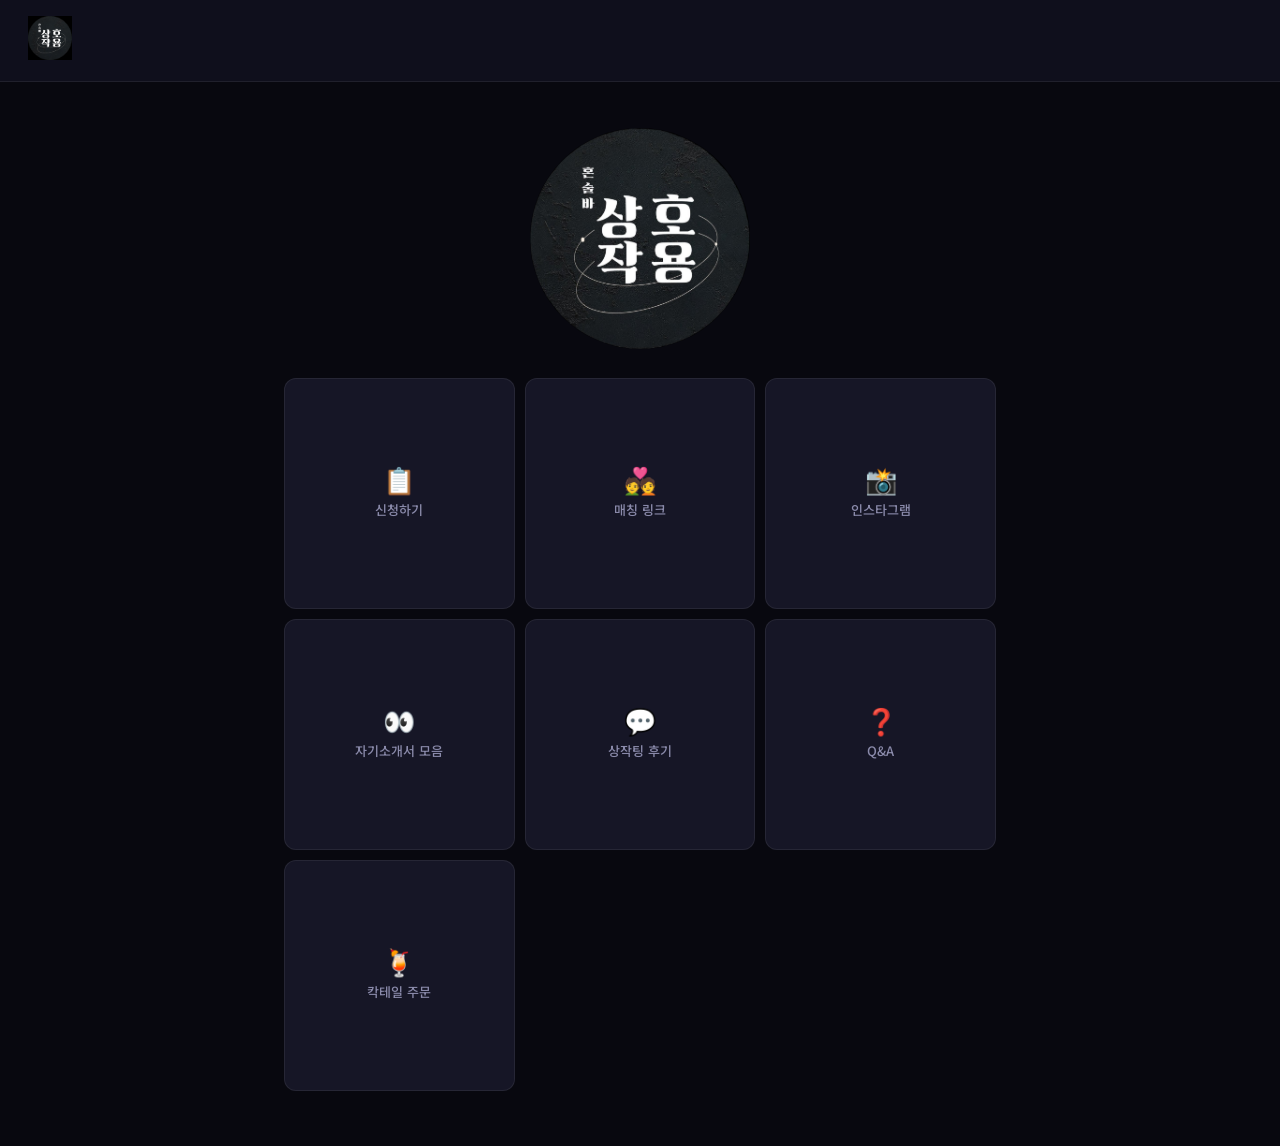
==== commit 1571d213: "Add files via upload" ====
--- a/index.html
+++ b/index.html
@@ -91,8 +91,8 @@
   <div class="container">
     <div class="page-title" id="pv-page-title">자기소개서 모음</div>
     <div style="display:flex;border-bottom:1px solid var(--bd);margin-bottom:20px;">
-      <button id="pv-tab-btn-view" onclick="switchPVTab('view')" style="flex:1;padding:10px;background:none;border:none;border-bottom:2px solid var(--gold);color:var(--gold);font-size:14px;cursor:pointer;font-family:inherit;">보기</button>
-      <button id="pv-tab-btn-write" onclick="switchPVTab('write')" style="flex:1;padding:10px;background:none;border:none;border-bottom:2px solid transparent;color:var(--txt2);font-size:14px;cursor:pointer;font-family:inherit;">작성</button>
+      <button id="pv-tab-btn-view" onclick="switchPVTab('view')" style="flex:1;padding:10px;background:none;border:none;border-bottom:2px solid var(--gold);color:var(--gold);font-size:14px;cursor:pointer;font-family:inherit;">자기소개서 보기</button>
+      <button id="pv-tab-btn-write" onclick="switchPVTab('write')" style="flex:1;padding:10px;background:none;border:none;border-bottom:2px solid transparent;color:var(--txt2);font-size:14px;cursor:pointer;font-family:inherit;">자기소개서 작성</button>
     </div>
     <div id="pv-tab-view-content">
       <div id="pv-event-tabs-public" style="display:flex;gap:8px;flex-wrap:wrap;margin-bottom:16px;"></div>
@@ -339,6 +339,78 @@
     <div id="faq-empty" class="empty-state" style="display:none;">등록된 FAQ가 없습니다.</div>
   </div>
 </div>
+<!-- ────── PAGE: ORDER ────── -->
+<div class="page" id="page-order">
+  <div class="pub-header">
+    <div class="site-logo" onclick="go('main')">상호작용</div>
+    <div class="pub-header-nav">
+      <button class="back-btn" onclick="goBack()">← 뒤로</button>
+    </div>
+  </div>
+  <div class="container" style="padding-bottom:80px;">
+    <div class="page-title">🍹 칵테일 주문</div>
+    <!-- STEP 0: 비밀번호 -->
+    <div class="card" id="ord-step0">
+      <div class="card-hd">오늘의 비밀번호</div>
+      <div style="font-size:13px;color:var(--txt2);margin-bottom:14px;">스태프에게 안내받은 오늘의 비밀번호를 입력해주세요</div>
+      <div style="display:flex;gap:8px;">
+        <input id="ord-pw-input" class="form-input" type="number" inputmode="numeric" placeholder="비밀번호 입력" style="flex:1;font-size:18px;letter-spacing:.1em;" onkeydown="if(event.key==='Enter')ordCheckPassword()">
+        <button class="btn btn-primary" onclick="ordCheckPassword()" style="flex-shrink:0;">입장</button>
+      </div>
+      <div id="ord-pw-err" style="font-size:12px;color:var(--err);display:none;margin-top:8px;"></div>
+    </div>
+    <!-- STEP 1: 소개팅 번호 -->
+    <div class="card" id="ord-step1" style="display:none;">
+      <div class="card-hd">소개팅 번호 선택</div>
+      <div style="display:grid;grid-template-columns:1fr 1fr;gap:10px;margin-bottom:16px;">
+        <button class="gender-btn" id="ord-male" onclick="ordSelectGender('남')">남자</button>
+        <button class="gender-btn" id="ord-female" onclick="ordSelectGender('여')">여자</button>
+      </div>
+      <div id="ord-num-area" style="display:none;">
+        <div style="font-size:12px;color:var(--txt2);margin-bottom:8px;">번호</div>
+        <div id="ord-num-grid" style="display:grid;grid-template-columns:repeat(6,1fr);gap:6px;"></div>
+      </div>
+    </div>
+    <!-- STEP 2: 좌석 선택 -->
+    <div class="card" id="ord-step2" style="display:none;">
+      <div class="card-hd">좌석 선택</div>
+      <div style="font-size:12px;color:var(--txt2);margin-bottom:10px;">배치도에서 본인 자리 번호를 선택하세요</div>
+      <div style="position:relative;width:100%;line-height:0;">
+        <img src="./상호작용 내부 배치도.png" style="width:100%;display:block;border-radius:8px;">
+        <div id="ord-seat-ol" style="position:absolute;inset:0;"></div>
+      </div>
+      <button class="btn btn-secondary btn-sm" style="margin-top:10px;" onclick="ordBackToStep1()">← 번호 다시 선택</button>
+    </div>
+    <!-- STEP 3: 대기 -->
+    <div class="card" id="ord-pending" style="display:none;">
+      <div style="text-align:center;padding:32px 0;">
+        <div style="font-size:56px;margin-bottom:16px;">🍹</div>
+        <div style="font-size:18px;color:var(--gold);font-weight:600;margin-bottom:12px;">주문이 접수되었습니다</div>
+        <div id="ord-pending-info" style="font-size:13px;color:var(--txt2);line-height:2;margin-bottom:16px;"></div>
+        <div style="font-size:12px;color:var(--txt3);padding-top:16px;border-top:1px solid var(--bd);">서빙 완료 후 새로운 주문이 가능합니다</div>
+      </div>
+    </div>
+  </div>
+  <!-- 메뉴 모달 -->
+  <div id="ord-menu-modal" style="display:none;position:fixed;inset:0;background:rgba(0,0,0,.93);z-index:500;overflow-y:auto;">
+    <div style="max-width:560px;margin:0 auto;padding:16px 16px 80px;">
+      <div style="display:flex;justify-content:space-between;align-items:flex-start;margin-bottom:14px;">
+        <div>
+          <div style="font-size:14px;color:var(--txt);">좌석 <strong id="ord-menu-seat-num" style="color:var(--gold);font-size:20px;"></strong>번 주문</div>
+          <div id="ord-menu-capacity-info" style="font-size:12px;color:var(--txt3);margin-top:4px;"></div>
+        </div>
+        <button onclick="ordCloseMenu()" class="btn btn-secondary btn-sm">✕ 닫기</button>
+      </div>
+      <div id="ord-menu-list" style="margin-bottom:12px;"></div>
+      <div style="background:var(--bg3);border:1px solid var(--bd);border-radius:var(--r);padding:14px;">
+        <div style="font-size:11px;color:var(--txt3);margin-bottom:6px;">선택한 메뉴</div>
+        <div id="ord-sel-display" style="font-size:14px;color:var(--gold);min-height:20px;">(선택 없음)</div>
+      </div>
+      <button class="btn btn-primary" style="margin-top:14px;width:100%;font-size:15px;padding:14px;" onclick="ordSubmitOrder()">주문하기</button>
+    </div>
+  </div>
+  <div id="ord-toast-w" style="position:fixed;bottom:24px;left:50%;transform:translateX(-50%);z-index:9999;display:flex;flex-direction:column;align-items:center;gap:6px;"></div>
+</div>
 <script src="index.js"></script>
 </body>
 </html>
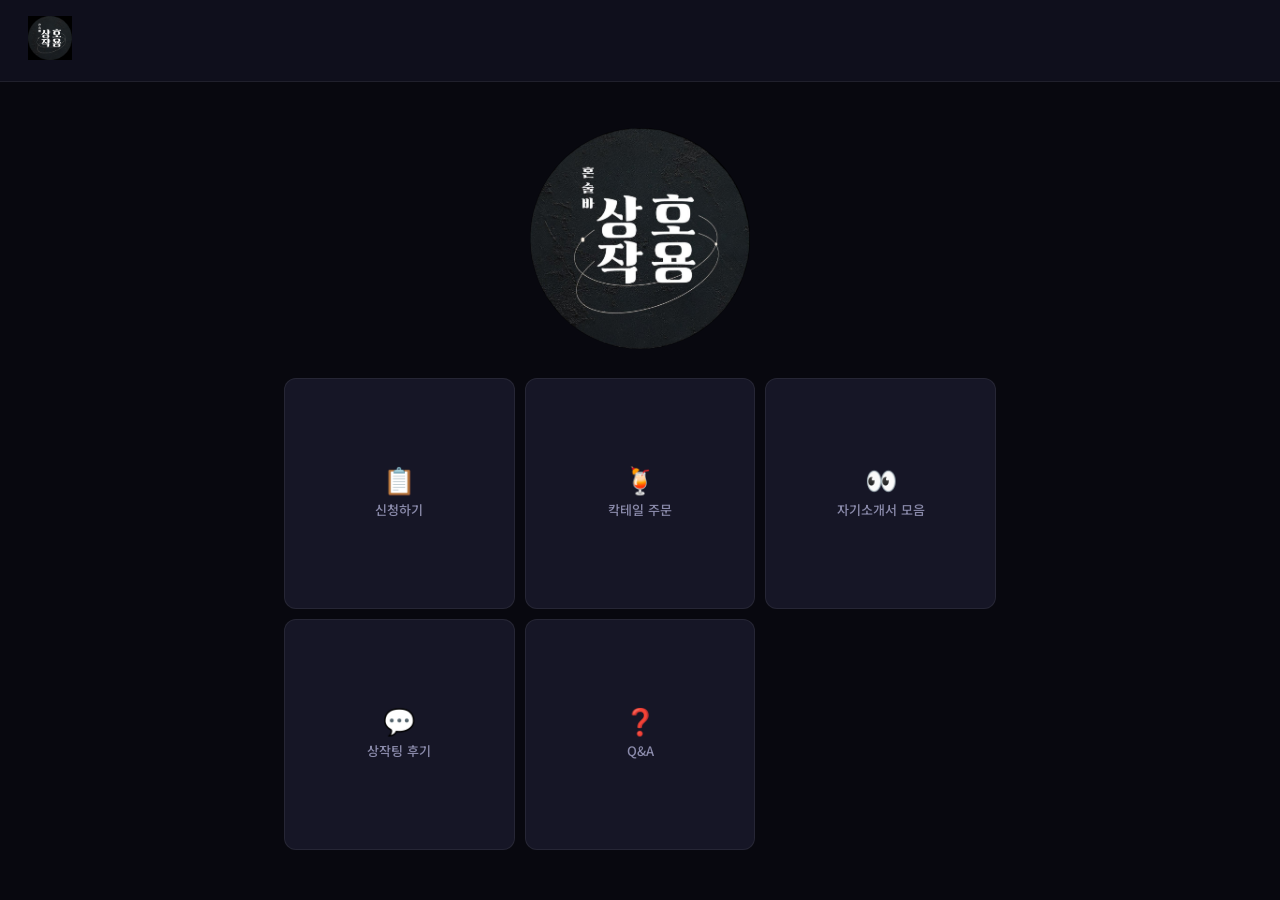
==== commit 5824bee4: "Add files via upload" ====
--- a/index.html
+++ b/index.html
@@ -3,6 +3,11 @@
 <head>
 <meta charset="UTF-8">
 <meta name="viewport" content="width=device-width,initial-scale=1.0">
+<meta property="og:type" content="website">
+<meta property="og:title" content="상호작용 | 혼술바 소개팅 이벤트">
+<meta property="og:description" content="잠실 혼술바 상호작용 소개팅 이벤트">
+<meta property="og:image" content="https://deeproot619.github.io/sangjakting/%EC%9E%A0%EC%8B%A4%20%ED%98%BC%EC%88%A0%EB%B0%94%20%EC%83%81%ED%98%B8%EC%9E%91%EC%9A%A9.jpg">
+<meta property="og:url" content="https://deeproot619.github.io/sangjakting/">
 <title>상호작용</title>
 <link href="https://fonts.googleapis.com/css2?family=Noto+Serif+KR:wght@300;400;600&family=Noto+Sans+KR:wght@300;400;500;600&display=swap" rel="stylesheet">
 <script src="https://cdn.jsdelivr.net/npm/@supabase/supabase-js@2"></script>
@@ -76,6 +81,7 @@
       <img src="[data-uri]" alt="상호작용" style="width:min(220px,55vw);border-radius:50%;">
     </div>
     <div class="menu-grid" id="mainMenuGrid"></div>
+    <div id="main-social-links" style="display:none;flex-direction:column;gap:8px;margin-top:12px;"></div>
 
   </div>
 </div>
@@ -92,7 +98,7 @@
     <div class="page-title" id="pv-page-title">자기소개서 모음</div>
     <div style="display:flex;border-bottom:1px solid var(--bd);margin-bottom:20px;">
       <button id="pv-tab-btn-view" onclick="switchPVTab('view')" style="flex:1;padding:10px;background:none;border:none;border-bottom:2px solid var(--gold);color:var(--gold);font-size:14px;cursor:pointer;font-family:inherit;">자기소개서 보기</button>
-      <button id="pv-tab-btn-write" onclick="switchPVTab('write')" style="flex:1;padding:10px;background:none;border:none;border-bottom:2px solid transparent;color:var(--txt2);font-size:14px;cursor:pointer;font-family:inherit;">자기소개서 작성</button>
+      <button id="pv-tab-btn-write" onclick="switchPVTab('write')" style="flex:1;padding:10px;background:none;border:none;border-bottom:2px solid transparent;color:var(--txt2);font-size:14px;cursor:pointer;font-family:inherit;">자기소개서 수정</button>
     </div>
     <div id="pv-tab-view-content">
       <div id="pv-event-tabs-public" style="display:flex;gap:8px;flex-wrap:wrap;margin-bottom:16px;"></div>
@@ -138,12 +144,12 @@
         <div class="form-group"><label class="form-label">이름</label><input class="form-input" id="p4-pw-name" placeholder="이름을 입력하세요" lang="ko" inputmode="text"></div>
         <div class="form-group"><label class="form-label">생년월일 (8자리)</label><input class="form-input" id="p4-pw-birth" placeholder="예: 19990101" maxlength="8" inputmode="numeric"></div>
         <div style="display:flex;gap:8px;margin-top:4px;">
-          <button class="btn btn-primary btn-sm" onclick="verifyWriter('p4')">작성 시작 / 저장한 글 불러오기</button>
+          <button class="btn btn-primary btn-sm" onclick="verifyWriter('p4')">자기소개서 수정하기</button>
         </div>
         <div id="p4-pw-verify-msg" class="mt8 text-sm"></div>
       </div>
       <div class="card" id="p4-pw-form-area" style="display:none;">
-        <div class="card-hd">자기소개서 작성</div>
+        <div class="card-hd">자기소개서 수정</div>
         <div id="p4-pw-questions"></div>
         <button class="btn btn-primary btn-full mt16" onclick="savePreview('p4')">작성(수정) 완료</button>
       </div>
@@ -227,10 +233,6 @@
   </div>
   <div class="container">
     <div class="page-title">신청하기</div>
-    <div style="display:flex;border-bottom:1px solid var(--bd);margin-bottom:20px;">
-      <button id="app-tab-btn-form" onclick="switchAppTab('form')" style="flex:1;padding:10px;background:none;border:none;border-bottom:2px solid var(--gold);color:var(--gold);font-size:14px;cursor:pointer;font-family:inherit;">신청하기</button>
-      <button id="app-tab-btn-pv" onclick="switchAppTab('pv')" style="flex:1;padding:10px;background:none;border:none;border-bottom:2px solid transparent;color:var(--txt2);font-size:14px;cursor:pointer;font-family:inherit;">자기소개서 작성</button>
-    </div>
     <div id="app-tab-form-content">
       <div class="card" style="padding:14px 18px;">
         <div style="font-size:12px;color:var(--txt2);margin-bottom:10px;">이벤트 선택</div>
@@ -289,39 +291,17 @@
         </div>
         <div id="m-custom-fields"></div>
       </div>
+      <div id="app-preview-section" style="display:none;">
+        <div class="card">
+          <div class="card-hd">자기소개서 작성</div>
+          <div id="app-preview-questions"></div>
+        </div>
+      </div>
       <div style="position:relative;margin-bottom:8px;">
         <button class="btn btn-primary btn-full" id="submitBtn" disabled onclick="submitApplication()">예약 신청하기</button>
         <div id="submitBtnOverlay" style="position:absolute;inset:0;cursor:not-allowed;" onclick="toast('신청 정보 입력, 체크박스 체크를 확인해 주세요','error')"></div>
       </div>
       <div id="submitMsg" style="display:none;text-align:center;padding:20px;font-size:15px;color:var(--ok);"></div>
-    </div>
-    <div id="app-tab-pv-content" style="display:none;">
-      <div id="p19-pw-guide-area"></div>
-      <div id="p19-pw-event-tabs" style="display:flex;gap:8px;flex-wrap:wrap;margin-bottom:16px;"></div>
-      <div class="card">
-        <div class="card-hd">일정 선택</div>
-        <div class="dropdown-wrap">
-          <div class="dropdown-trigger" id="p19-pw-schedule-btn" onclick="toggleDrop('p19-pw-schedule')">
-            <span id="p19-pw-schedule-val">일정을 선택해주세요.</span>
-            <span class="dropdown-arrow">▼</span>
-          </div>
-          <div class="dropdown-menu" id="p19-pw-schedule-menu"></div>
-        </div>
-      </div>
-      <div class="card">
-        <div class="card-hd">작성자 확인</div>
-        <div class="form-group"><label class="form-label">이름</label><input class="form-input" id="p19-pw-name" placeholder="이름을 입력하세요" lang="ko" inputmode="text"></div>
-        <div class="form-group"><label class="form-label">생년월일 (8자리)</label><input class="form-input" id="p19-pw-birth" placeholder="예: 19990101" maxlength="8" inputmode="numeric"></div>
-        <div style="display:flex;gap:8px;margin-top:4px;">
-          <button class="btn btn-primary btn-sm" onclick="verifyWriter('p19')">작성 시작 / 저장한 글 불러오기</button>
-        </div>
-        <div id="p19-pw-verify-msg" class="mt8 text-sm"></div>
-      </div>
-      <div class="card" id="p19-pw-form-area" style="display:none;">
-        <div class="card-hd">자기소개서 작성</div>
-        <div id="p19-pw-questions"></div>
-        <button class="btn btn-primary btn-full mt16" onclick="savePreview('p19')">작성(수정) 완료</button>
-      </div>
     </div>
   </div>
 </div>
--- a/index.css
+++ b/index.css
@@ -89,10 +89,13 @@
 .gender-btn.selected{border-color:var(--gold);background:var(--gold3);color:var(--gold);}
 
 /* ── MENU GRID ── */
-.menu-grid{display:grid;grid-template-columns:repeat(3,1fr);gap:10px;margin-bottom:28px;}
+.menu-grid{display:grid;grid-template-columns:repeat(3,1fr);gap:10px;margin-bottom:12px;}
 .menu-item{aspect-ratio:1;background:var(--bg3);border:1px solid var(--bd);border-radius:var(--r);display:flex;flex-direction:column;align-items:center;justify-content:center;gap:8px;cursor:pointer;transition:all .22s;color:var(--txt2);font-size:13px;font-weight:500;text-align:center;padding:14px 8px;}
 .menu-item:hover{background:var(--bg4);border-color:var(--gold);color:var(--gold);transform:translateY(-3px);}
 .menu-icon{font-size:26px;line-height:1;}
+/* ── SOCIAL LINKS BAR ── */
+.social-link-btn{width:100%;background:var(--bg3);border:1px solid var(--bd);border-radius:var(--r);display:flex;align-items:center;justify-content:center;padding:14px 20px;cursor:pointer;transition:all .22s;color:var(--txt2);font-size:14px;font-weight:600;letter-spacing:.04em;}
+.social-link-btn:hover{background:var(--bg4);border-color:var(--gold);color:var(--gold);}
 
 /* ── SCHEDULE DROPDOWN ── */
 .dropdown-wrap{position:relative;}
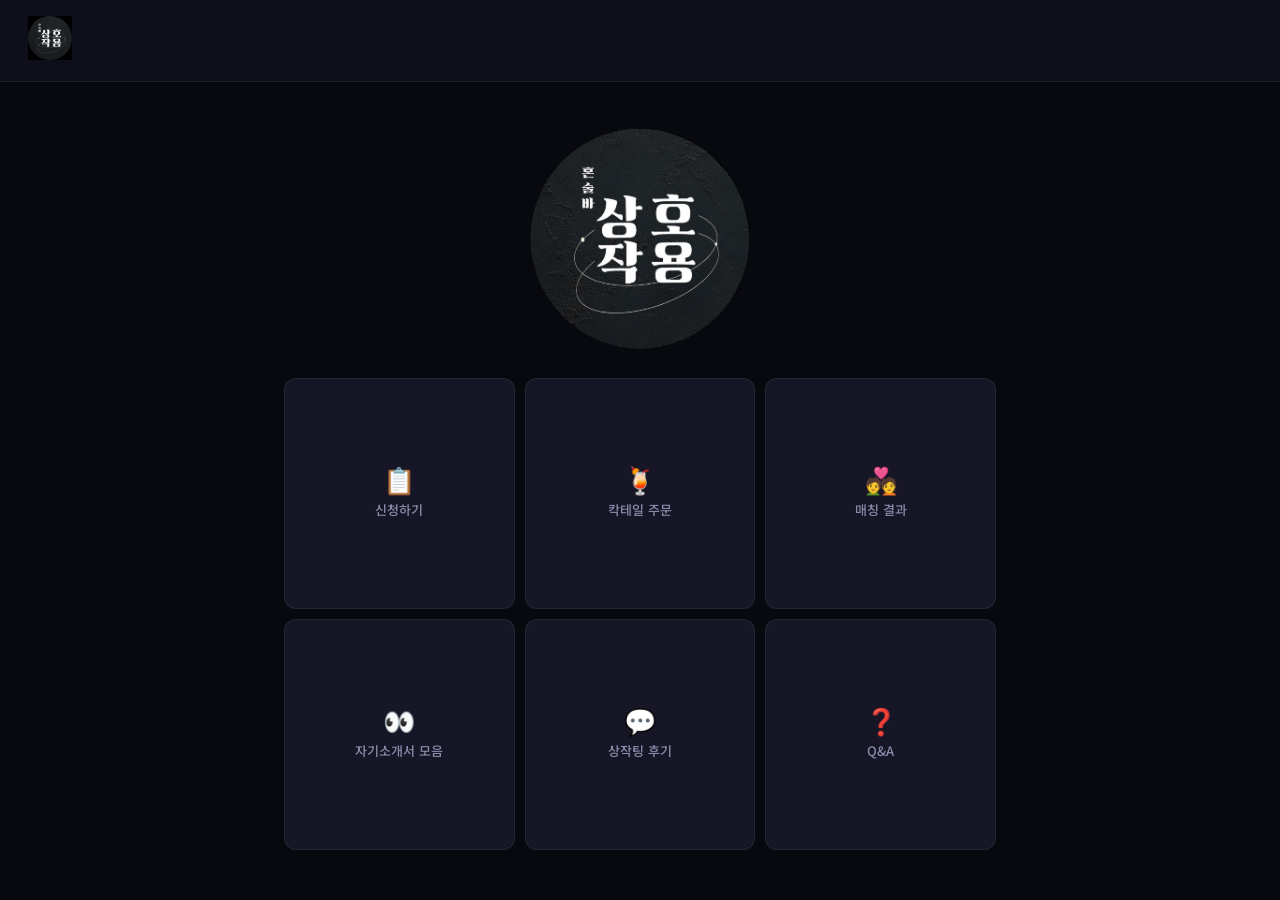
==== commit 8b59cec1: "Add files via upload" ====
--- a/index.html
+++ b/index.html
@@ -6,7 +6,7 @@
 <meta property="og:type" content="website">
 <meta property="og:title" content="상호작용 | 혼술바 소개팅 이벤트">
 <meta property="og:description" content="잠실 혼술바 상호작용 소개팅 이벤트">
-<meta property="og:image" content="https://deeproot619.github.io/sangjakting/%EC%9E%A0%EC%8B%A4%20%ED%98%BC%EC%88%A0%EB%B0%94%20%EC%83%81%ED%98%B8%EC%9E%91%EC%9A%A9.jpg">
+<meta property="og:image" content="https://deeproot619.github.io/sangjakting/%EC%83%81%EC%9E%91%ED%8C%85%20%EB%A7%81%ED%81%AC%20%EB%B0%B0%EA%B2%BD.jpg">
 <meta property="og:url" content="https://deeproot619.github.io/sangjakting/">
 <title>상호작용</title>
 <link href="https://fonts.googleapis.com/css2?family=Noto+Serif+KR:wght@300;400;600&family=Noto+Sans+KR:wght@300;400;500;600&display=swap" rel="stylesheet">
--- a/index.css
+++ b/index.css
@@ -94,8 +94,8 @@
 .menu-item:hover{background:var(--bg4);border-color:var(--gold);color:var(--gold);transform:translateY(-3px);}
 .menu-icon{font-size:26px;line-height:1;}
 /* ── SOCIAL LINKS BAR ── */
-.social-link-btn{width:100%;background:var(--bg3);border:1px solid var(--bd);border-radius:var(--r);display:flex;align-items:center;justify-content:center;padding:14px 20px;cursor:pointer;transition:all .22s;color:var(--txt2);font-size:14px;font-weight:600;letter-spacing:.04em;}
-.social-link-btn:hover{background:var(--bg4);border-color:var(--gold);color:var(--gold);}
+.social-link-btn{width:100%;background:var(--bg3);border:1px solid var(--bd);border-radius:var(--r);display:flex;align-items:center;justify-content:space-between;padding:7px 10px;cursor:pointer;transition:all .22s;color:var(--txt2);font-size:14px;font-weight:600;letter-spacing:.04em;box-sizing:border-box;}
+.social-link-btn:hover{background:var(--bg4);color:var(--txt);}
 
 /* ── SCHEDULE DROPDOWN ── */
 .dropdown-wrap{position:relative;}
